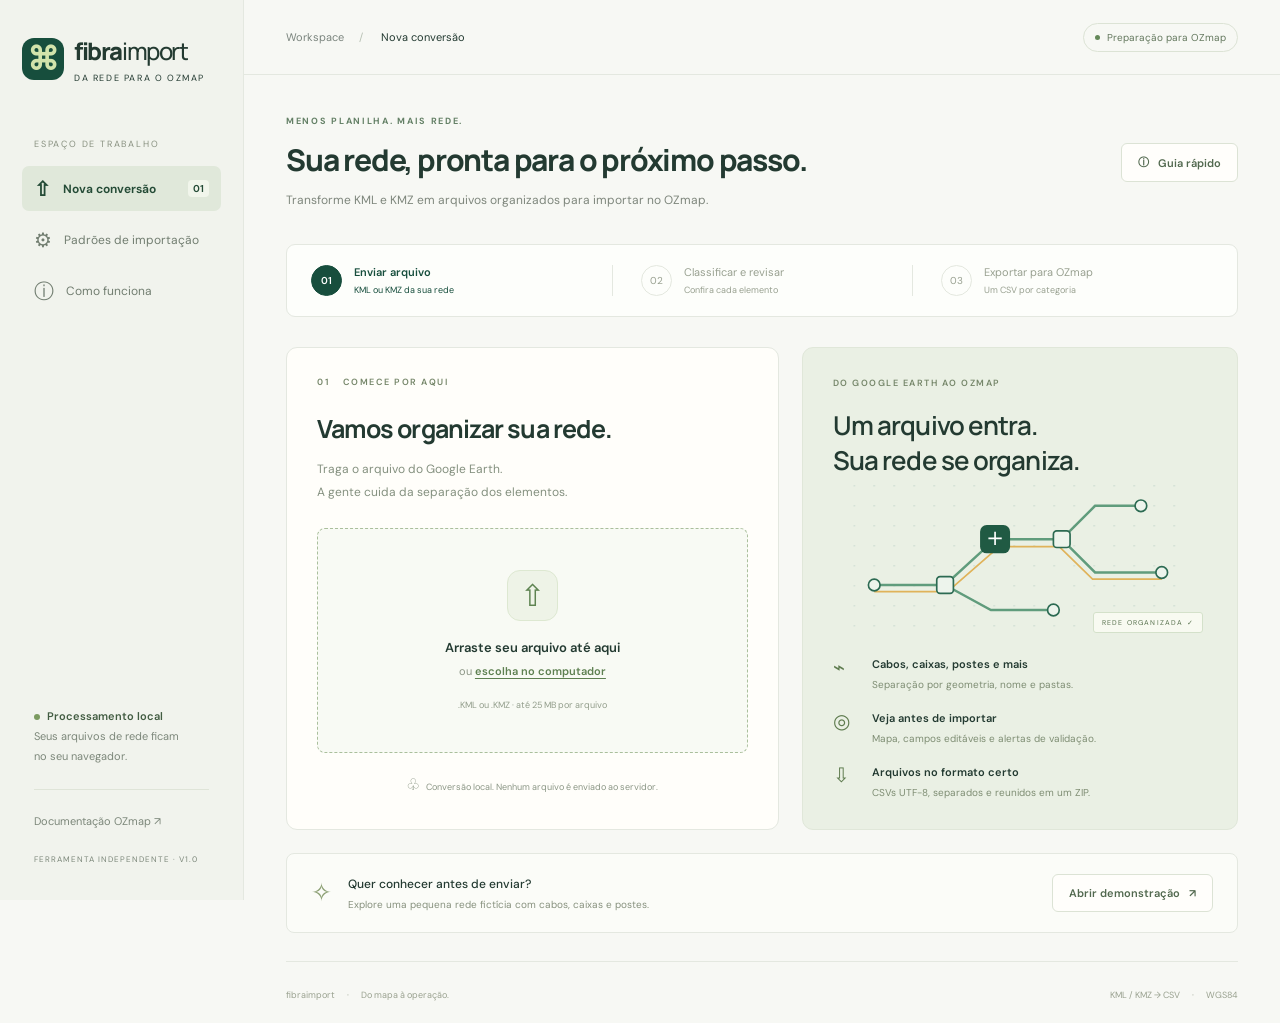
==== index.html @ 451fe0b9 "Publica conversor KML e KMZ para OZmap" ====
<!doctype html>
<html lang="pt-BR"><head><meta charset="utf-8"><meta name="viewport" content="width=device-width, initial-scale=1"><meta name="theme-color" content="#164a3d"><title>Fibra Import — Prepare sua rede para o OZmap</title><meta name="description" content="Converta arquivos KML e KMZ em CSVs separados por categoria para o OZmap. Classifique, revise no mapa e exporte pelo navegador."><link rel="stylesheet" href="vendor/leaflet.css"><link rel="stylesheet" href="style.css"><script defer src="vendor/jszip.min.js"></script><script defer src="vendor/leaflet.js"></script><script defer src="core.js"></script><script defer src="app.js"></script></head>
<body><aside class="sidebar"><a class="brand" href="./"><span class="brand-icon">⌘</span><span>fibra<span class="brand-light">import</span><small>DA REDE PARA O OZMAP</small></span></a><div class="workspace">ESPAÇO DE TRABALHO</div><button class="nav active" id="navImport"><span>⇧</span> Nova conversão <i>01</i></button><button class="nav" id="navSettings"><span>⚙</span> Padrões de importação</button><button class="nav" id="navHelp"><span>ⓘ</span> Como funciona</button><div class="side-bottom"><div class="local-dot">Processamento local</div><p>Seus arquivos de rede ficam<br>no seu navegador.</p><div class="sidebar-line"></div><a href="https://ajuda.ozmap.com.br/pt-BR/support/solutions/articles/44001524646-tratamento-de-planilhas" target="_blank" rel="noopener">Documentação OZmap ↗</a><small>FERRAMENTA INDEPENDENTE · V1.0</small></div></aside>
<div class="shell"><header class="topbar"><div><span class="muted">Workspace</span><span class="slash">/</span> Nova conversão</div><span class="top-tag"><span></span> Preparação para OZmap</span></header><main><div class="page-heading"><div><div class="eyebrow">MENOS PLANILHA. MAIS REDE.</div><h1>Sua rede, pronta para o próximo passo.</h1><p>Transforme KML e KMZ em arquivos organizados para importar no OZmap.</p></div><button class="button secondary" id="helpBtn">ⓘ <span>Guia rápido</span></button></div>
<ol class="steps"><li class="current" id="step1"><span>01</span><div>Enviar arquivo<small>KML ou KMZ da sua rede</small></div></li><li id="step2"><span>02</span><div>Classificar e revisar<small>Confira cada elemento</small></div></li><li id="step3"><span>03</span><div>Exportar para OZmap<small>Um CSV por categoria</small></div></li></ol>
<section id="uploadView" class="upload-layout"><div class="upload-card"><div class="section-label">01 <span>COMECE POR AQUI</span></div><h2>Vamos organizar sua rede.</h2><p>Traga o arquivo do Google Earth.<br>A gente cuida da separação dos elementos.</p><label class="dropzone" id="dropzone" for="fileInput" tabindex="0"><span class="upload-symbol">⇧</span><strong>Arraste seu arquivo até aqui</strong><span>ou <b>escolha no computador</b></span><small>.KML ou .KMZ · até 25 MB por arquivo</small><input id="fileInput" type="file" accept=".kml,.kmz" multiple hidden></label><div class="upload-foot"><span>♧</span> Conversão local. Nenhum arquivo é enviado ao servidor.</div></div><div class="explain-card"><div class="section-label">DO GOOGLE EARTH AO OZMAP</div><h2>Um arquivo entra.<br>Sua rede se organiza.</h2><div class="network-art" aria-hidden="true"><svg viewBox="0 0 400 180"><defs><pattern id="grid" width="24" height="24" patternUnits="userSpaceOnUse"><circle cx="1" cy="1" r="1" fill="#c8d9ce"/></pattern></defs><rect width="400" height="180" fill="url(#grid)"/><path d="M25 120H110L170 65H250L290 105H370 M110 120L165 150H240 M250 65L290 25H345" fill="none" stroke="#609c7c" stroke-width="3"/><path d="M25 128H113L175 74H247L287 113H370" fill="none" stroke="#e0b35a" stroke-width="2"/><g fill="#edf4ec" stroke="#2c6a52" stroke-width="2"><circle cx="25" cy="120" r="7"/><circle cx="370" cy="105" r="7"/><circle cx="240" cy="150" r="7"/><circle cx="345" cy="25" r="7"/><rect x="100" y="110" width="20" height="20" rx="4"/><rect x="240" y="55" width="20" height="20" rx="4"/></g><rect x="152" y="48" width="36" height="34" rx="8" fill="#205a43"/><path d="M162 64h16m-8-8v16" stroke="white" stroke-width="2"/></svg><span class="art-tag">REDE ORGANIZADA ✓</span></div><div class="feature"><span class="feature-icon">⌁</span><div><strong>Cabos, caixas, postes e mais</strong><p>Separação por geometria, nome e pastas.</p></div></div><div class="feature"><span class="feature-icon">◎</span><div><strong>Veja antes de importar</strong><p>Mapa, campos editáveis e alertas de validação.</p></div></div><div class="feature"><span class="feature-icon">⇩</span><div><strong>Arquivos no formato certo</strong><p>CSVs UTF-8, separados e reunidos em um ZIP.</p></div></div></div><div class="demo-strip"><span class="demo-icon">✧</span><div><strong>Quer conhecer antes de enviar?</strong><p>Explore uma pequena rede fictícia com cabos, caixas e postes.</p></div><button class="button secondary" id="demoBtn">Abrir demonstração <span>↗</span></button></div></section>
<section id="reviewView" hidden><div class="review-toolbar"><div><span class="eyebrow">PROJETO EM REVISÃO</span><h2 id="projectName">Sua rede</h2><p id="fileSummary"></p></div><div class="toolbar-actions"><button class="button secondary" id="addBtn">+ Adicionar arquivo</button><button class="button secondary" id="newBtn">Nova conversão</button><button class="button primary" id="exportBtn">⇩ Exportar arquivos</button></div></div><div id="stats" class="stats"></div><div class="review-grid"><section class="map-panel"><div class="panel-head"><h3>Visão da rede</h3><button class="text-button" id="fitBtn">◎ Enquadrar rede</button></div><div id="map"></div><div class="map-footer"><span><i class="dot cable"></i>Cabos</span><span><i class="dot box"></i>Caixas</span><span><i class="dot pole"></i>Postes</span><span><i class="dot other"></i>Outros</span><span id="mapStatus"></span></div></section><section class="readiness-panel"><div class="section-label">CHECAGEM DA REDE</div><div id="readyCount" class="ready-count">0<span> / 0</span></div><h3>elementos prontos para exportar</h3><div class="progress-track"><div id="readyBar"></div></div><p id="readyText"></p><button class="button secondary full" id="pendingBtn">Ver pendências <span>→</span></button><div class="tip"><strong>Antes de exportar</strong><p>Os tipos e níveis precisam existir no seu OZmap. Confirme os nomes em <button id="settingsInline">Padrões de importação ↗</button>.</p></div></section></div><section class="table-panel"><div class="table-toolbar"><div><h3>Elementos da rede <span id="tableCount"></span></h3><p>Selecione uma linha para conferir e editar os dados.</p></div><div class="search-wrap"><span>⌕</span><input id="search" placeholder="Buscar nome ou pasta…" aria-label="Buscar elementos"></div></div><div class="filter-row"><div id="categoryTabs" class="category-tabs"></div><label class="check-filter"><input id="onlyPending" type="checkbox"> Só pendências</label></div><div class="bulk-bar"><label>Pasta <select id="folderFilter"><option value="">Todas as pastas</option></select></label><span id="bulkCount"></span><label>Classificar seleção como <select id="bulkCategory"></select></label><button class="button small secondary" id="bulkBtn">Aplicar</button></div><div class="table-scroll"><table><thead><tr><th><input id="selectAll" type="checkbox" aria-label="Selecionar elementos visíveis"></th><th>ELEMENTO</th><th>CATEGORIA</th><th>ORIGEM / PASTA</th><th>TIPO · NÍVEL</th><th>VALIDAÇÃO</th><th></th></tr></thead><tbody id="rows"></tbody></table></div><div class="pagination"><span id="pageInfo"></span><div><button id="prevPage" class="button small secondary">← Anterior</button><button id="nextPage" class="button small secondary">Próxima →</button></div></div></section><div id="importWarnings" class="import-warnings"></div></section>
<footer><span>fibraimport <b>·</b> Do mapa à operação.</span><span>KML / KMZ → CSV <b>·</b> WGS84</span></footer></main></div><div id="toast" role="status" aria-live="polite"></div>
<dialog id="settingsDialog"><div class="dialog-heading"><div><div class="eyebrow">CONFIGURAÇÕES</div><h2>Padrões de importação</h2></div><button class="close" data-close aria-label="Fechar">×</button></div><p>Use os nomes exatos cadastrados no seu OZmap. Estes valores preenchem apenas campos vazios; dados já informados são preservados.</p><div class="settings-grid"><label>Tipo de cabo <em>obrigatório para cabos</em><input id="settingCableType" placeholder="Ex.: Cabo 1L12F"></label><label>Nível de cabo <em>obrigatório para cabos</em><input id="settingCableLevel" placeholder="Ex.: SECUNDÁRIO"></label><label>Tipo de duto<input id="settingDuctType" placeholder="Nome cadastrado no OZmap"></label><label>Nível de caixa<input id="settingBoxLevel" placeholder="Vazio = padrão do OZmap (CTO)"></label></div><label class="check-filter"><input id="settingReviewed" type="checkbox"> Conferi estes tipos e níveis no meu OZmap</label><div class="notice">Não existe conexão com sua conta OZmap. A aplicação valida o preenchimento, mas não verifica os cadastros do seu sistema.</div><div class="dialog-actions"><button class="button primary" id="saveSettings">Salvar padrões</button></div></dialog>
<dialog id="helpDialog"><div class="dialog-heading"><div><div class="eyebrow">GUIA RÁPIDO</div><h2>Da rede ao CSV, em três passos.</h2></div><button class="close" data-close aria-label="Fechar">×</button></div><div class="help-step"><b>01</b><div><h3>Envie KML ou KMZ</h3><p>Leia pontos, linhas e polígonos, inclusive em subpastas e múltiplos KMLs dentro do KMZ. Fotos e anexos internos não são convertidos em posts.</p></div></div><div class="help-step"><b>02</b><div><h3>Confira a classificação</h3><p>Nomes, pastas e atributos ajudam a reconhecer categorias. Linhas sem indicação são sugestões de cabo; pontos sem identificação e polígonos precisam de conferência. Geometrias não suportadas são registradas no relatório.</p></div></div><div class="help-step"><b>03</b><div><h3>Baixe e importe no OZmap</h3><p>O ZIP contém um CSV por categoria, um relatório completo e instruções. Importe primeiro postes, depois caixas/POPs/caixas de passagem, depois cabos/dutos, clientes e reservas técnicas. Itens com pendências ficam apenas no relatório.</p></div></div><div class="notice">KML não costuma conter tipo de cabo, nível, portas ou conexões ópticas. Revise os dados do seu projeto. Esta ferramenta prepara arquivos; a importação é feita por você no OZmap.</div><a class="doc-link" href="https://ajuda.ozmap.com.br/pt-BR/support/solutions/articles/44001524646-tratamento-de-planilhas" target="_blank" rel="noopener">Consultar padrões oficiais do OZmap ↗</a></dialog>
<dialog id="exportDialog"><div class="dialog-heading"><div><div class="eyebrow">03 · EXPORTAR</div><h2>Seu pacote de importação.</h2></div><button class="close" data-close aria-label="Fechar">×</button></div><div id="exportSummary"></div><div class="notice">Os CSVs seguem os cabeçalhos dos modelos OZmap. Revise os cadastros do seu sistema e teste a importação em um projeto de teste.</div><div class="dialog-actions"><button class="button secondary" id="reportBtn">Baixar relatório completo</button><button class="button primary" id="downloadBtn">⇩ Baixar pacote ZIP</button></div></dialog>
<dialog id="editorDialog"><div class="dialog-heading"><div><div class="eyebrow">REVISAR ELEMENTO</div><h2 id="editorTitle">Elemento</h2></div><button class="close" data-close aria-label="Fechar">×</button></div><form id="editorForm"><div class="settings-grid"><label>Nome<input id="editName" required></label><label>Categoria<select id="editCategory"></select></label><label>Tipo<input id="editType" placeholder="Nome cadastrado no OZmap"></label><label>Nível<input id="editLevel" placeholder="Nome cadastrado no OZmap"></label><label>Template de caixa<input id="editTemplate"></label><label>Status de implantação<input id="editStatus" placeholder="Opcional: padrão do OZmap"></label></div><div class="settings-grid" id="pointFields"><label>Latitude<input id="editLat" type="number" step="any" min="-90" max="90"></label><label>Longitude<input id="editLon" type="number" step="any" min="-180" max="180"></label></div><div class="settings-grid" id="reserveFields" hidden><label>Reserva técnica (metros)<input id="editReserve" type="number" min="0.01" step="any" placeholder="Informe a metragem real"></label><label>Nome do cabo da reserva (opcional)<input id="editCable" placeholder="Nome exato do cabo no OZmap"></label></div><label>Observações<textarea id="editComments" rows="3"></textarea></label><div class="check-line"><label class="check-filter"><input id="editConfirmed" type="checkbox"> Conferi a classificação deste elemento</label><label class="check-filter"><input id="editExcluded" type="checkbox"> Excluir da exportação</label></div><div id="editIssues" class="notice"></div><p id="editSource" class="muted"></p><div class="dialog-actions"><button class="button primary" type="submit">Salvar elemento</button></div></form></dialog>
</body></html>
---- vendor/leaflet.css ----
/* required styles */

.leaflet-pane,
.leaflet-tile,
.leaflet-marker-icon,
.leaflet-marker-shadow,
.leaflet-tile-container,
.leaflet-pane > svg,
.leaflet-pane > canvas,
.leaflet-zoom-box,
.leaflet-image-layer,
.leaflet-layer {
	position: absolute;
	left: 0;
	top: 0;
	}
.leaflet-container {
	overflow: hidden;
	}
.leaflet-tile,
.leaflet-marker-icon,
.leaflet-marker-shadow {
	-webkit-user-select: none;
	   -moz-user-select: none;
	        user-select: none;
	  -webkit-user-drag: none;
	}
/* Prevents IE11 from highlighting tiles in blue */
.leaflet-tile::selection {
	background: transparent;
}
/* Safari renders non-retina tile on retina better with this, but Chrome is worse */
.leaflet-safari .leaflet-tile {
	image-rendering: -webkit-optimize-contrast;
	}
/* hack that prevents hw layers "stretching" when loading new tiles */
.leaflet-safari .leaflet-tile-container {
	width: 1600px;
	height: 1600px;
	-webkit-transform-origin: 0 0;
	}
.leaflet-marker-icon,
.leaflet-marker-shadow {
	display: block;
	}
/* .leaflet-container svg: reset svg max-width decleration shipped in Joomla! (joomla.org) 3.x */
/* .leaflet-container img: map is broken in FF if you have max-width: 100% on tiles */
.leaflet-container .leaflet-overlay-pane svg {
	max-width: none !important;
	max-height: none !important;
	}
.leaflet-container .leaflet-marker-pane img,
.leaflet-container .leaflet-shadow-pane img,
.leaflet-container .leaflet-tile-pane img,
.leaflet-container img.leaflet-image-layer,
.leaflet-container .leaflet-tile {
	max-width: none !important;
	max-height: none !important;
	width: auto;
	padding: 0;
	}

.leaflet-container img.leaflet-tile {
	/* See: https://bugs.chromium.org/p/chromium/issues/detail?id=600120 */
	mix-blend-mode: plus-lighter;
}

.leaflet-container.leaflet-touch-zoom {
	-ms-touch-action: pan-x pan-y;
	touch-action: pan-x pan-y;
	}
.leaflet-container.leaflet-touch-drag {
	-ms-touch-action: pinch-zoom;
	/* Fallback for FF which doesn't support pinch-zoom */
	touch-action: none;
	touch-action: pinch-zoom;
}
.leaflet-container.leaflet-touch-drag.leaflet-touch-zoom {
	-ms-touch-action: none;
	touch-action: none;
}
.leaflet-container {
	-webkit-tap-highlight-color: transparent;
}
.leaflet-container a {
	-webkit-tap-highlight-color: rgba(51, 181, 229, 0.4);
}
.leaflet-tile {
	filter: inherit;
	visibility: hidden;
	}
.leaflet-tile-loaded {
	visibility: inherit;
	}
.leaflet-zoom-box {
	width: 0;
	height: 0;
	-moz-box-sizing: border-box;
	     box-sizing: border-box;
	z-index: 800;
	}
/* workaround for https://bugzilla.mozilla.org/show_bug.cgi?id=888319 */
.leaflet-overlay-pane svg {
	-moz-user-select: none;
	}

.leaflet-pane         { z-index: 400; }

.leaflet-tile-pane    { z-index: 200; }
.leaflet-overlay-pane { z-index: 400; }
.leaflet-shadow-pane  { z-index: 500; }
.leaflet-marker-pane  { z-index: 600; }
.leaflet-tooltip-pane   { z-index: 650; }
.leaflet-popup-pane   { z-index: 700; }

.leaflet-map-pane canvas { z-index: 100; }
.leaflet-map-pane svg    { z-index: 200; }

.leaflet-vml-shape {
	width: 1px;
	height: 1px;
	}
.lvml {
	behavior: url(#default#VML);
	display: inline-block;
	position: absolute;
	}


/* control positioning */

.leaflet-control {
	position: relative;
	z-index: 800;
	pointer-events: visiblePainted; /* IE 9-10 doesn't have auto */
	pointer-events: auto;
	}
.leaflet-top,
.leaflet-bottom {
	position: absolute;
	z-index: 1000;
	pointer-events: none;
	}
.leaflet-top {
	top: 0;
	}
.leaflet-right {
	right: 0;
	}
.leaflet-bottom {
	bottom: 0;
	}
.leaflet-left {
	left: 0;
	}
.leaflet-control {
	float: left;
	clear: both;
	}
.leaflet-right .leaflet-control {
	float: right;
	}
.leaflet-top .leaflet-control {
	margin-top: 10px;
	}
.leaflet-bottom .leaflet-control {
	margin-bottom: 10px;
	}
.leaflet-left .leaflet-control {
	margin-left: 10px;
	}
.leaflet-right .leaflet-control {
	margin-right: 10px;
	}


/* zoom and fade animations */

.leaflet-fade-anim .leaflet-popup {
	opacity: 0;
	-webkit-transition: opacity 0.2s linear;
	   -moz-transition: opacity 0.2s linear;
	        transition: opacity 0.2s linear;
	}
.leaflet-fade-anim .leaflet-map-pane .leaflet-popup {
	opacity: 1;
	}
.leaflet-zoom-animated {
	-webkit-transform-origin: 0 0;
	    -ms-transform-origin: 0 0;
	        transform-origin: 0 0;
	}
svg.leaflet-zoom-animated {
	will-change: transform;
}

.leaflet-zoom-anim .leaflet-zoom-animated {
	-webkit-transition: -webkit-transform 0.25s cubic-bezier(0,0,0.25,1);
	   -moz-transition:    -moz-transform 0.25s cubic-bezier(0,0,0.25,1);
	        transition:         transform 0.25s cubic-bezier(0,0,0.25,1);
	}
.leaflet-zoom-anim .leaflet-tile,
.leaflet-pan-anim .leaflet-tile {
	-webkit-transition: none;
	   -moz-transition: none;
	        transition: none;
	}

.leaflet-zoom-anim .leaflet-zoom-hide {
	visibility: hidden;
	}


/* cursors */

.leaflet-interactive {
	cursor: pointer;
	}
.leaflet-grab {
	cursor: -webkit-grab;
	cursor:    -moz-grab;
	cursor:         grab;
	}
.leaflet-crosshair,
.leaflet-crosshair .leaflet-interactive {
	cursor: crosshair;
	}
.leaflet-popup-pane,
.leaflet-control {
	cursor: auto;
	}
.leaflet-dragging .leaflet-grab,
.leaflet-dragging .leaflet-grab .leaflet-interactive,
.leaflet-dragging .leaflet-marker-draggable {
	cursor: move;
	cursor: -webkit-grabbing;
	cursor:    -moz-grabbing;
	cursor:         grabbing;
	}

/* marker & overlays interactivity */
.leaflet-marker-icon,
.leaflet-marker-shadow,
.leaflet-image-layer,
.leaflet-pane > svg path,
.leaflet-tile-container {
	pointer-events: none;
	}

.leaflet-marker-icon.leaflet-interactive,
.leaflet-image-layer.leaflet-interactive,
.leaflet-pane > svg path.leaflet-interactive,
svg.leaflet-image-layer.leaflet-interactive path {
	pointer-events: visiblePainted; /* IE 9-10 doesn't have auto */
	pointer-events: auto;
	}

/* visual tweaks */

.leaflet-container {
	background: #ddd;
	outline-offset: 1px;
	}
.leaflet-container a {
	color: #0078A8;
	}
.leaflet-zoom-box {
	border: 2px dotted #38f;
	background: rgba(255,255,255,0.5);
	}


/* general typography */
.leaflet-container {
	font-family: "Helvetica Neue", Arial, Helvetica, sans-serif;
	font-size: 12px;
	font-size: 0.75rem;
	line-height: 1.5;
	}


/* general toolbar styles */

.leaflet-bar {
	box-shadow: 0 1px 5px rgba(0,0,0,0.65);
	border-radius: 4px;
	}
.leaflet-bar a {
	background-color: #fff;
	border-bottom: 1px solid #ccc;
	width: 26px;
	height: 26px;
	line-height: 26px;
	display: block;
	text-align: center;
	text-decoration: none;
	color: black;
	}
.leaflet-bar a,
.leaflet-control-layers-toggle {
	background-position: 50% 50%;
	background-repeat: no-repeat;
	display: block;
	}
.leaflet-bar a:hover,
.leaflet-bar a:focus {
	background-color: #f4f4f4;
	}
.leaflet-bar a:first-child {
	border-top-left-radius: 4px;
	border-top-right-radius: 4px;
	}
.leaflet-bar a:last-child {
	border-bottom-left-radius: 4px;
	border-bottom-right-radius: 4px;
	border-bottom: none;
	}
.leaflet-bar a.leaflet-disabled {
	cursor: default;
	background-color: #f4f4f4;
	color: #bbb;
	}

.leaflet-touch .leaflet-bar a {
	width: 30px;
	height: 30px;
	line-height: 30px;
	}
.leaflet-touch .leaflet-bar a:first-child {
	border-top-left-radius: 2px;
	border-top-right-radius: 2px;
	}
.leaflet-touch .leaflet-bar a:last-child {
	border-bottom-left-radius: 2px;
	border-bottom-right-radius: 2px;
	}

/* zoom control */

.leaflet-control-zoom-in,
.leaflet-control-zoom-out {
	font: bold 18px 'Lucida Console', Monaco, monospace;
	text-indent: 1px;
	}

.leaflet-touch .leaflet-control-zoom-in, .leaflet-touch .leaflet-control-zoom-out  {
	font-size: 22px;
	}


/* layers control */

.leaflet-control-layers {
	box-shadow: 0 1px 5px rgba(0,0,0,0.4);
	background: #fff;
	border-radius: 5px;
	}
.leaflet-control-layers-toggle {
	background-image: url(images/layers.png);
	width: 36px;
	height: 36px;
	}
.leaflet-retina .leaflet-control-layers-toggle {
	background-image: url(images/layers-2x.png);
	background-size: 26px 26px;
	}
.leaflet-touch .leaflet-control-layers-toggle {
	width: 44px;
	height: 44px;
	}
.leaflet-control-layers .leaflet-control-layers-list,
.leaflet-control-layers-expanded .leaflet-control-layers-toggle {
	display: none;
	}
.leaflet-control-layers-expanded .leaflet-control-layers-list {
	display: block;
	position: relative;
	}
.leaflet-control-layers-expanded {
	padding: 6px 10px 6px 6px;
	color: #333;
	background: #fff;
	}
.leaflet-control-layers-scrollbar {
	overflow-y: scroll;
	overflow-x: hidden;
	padding-right: 5px;
	}
.leaflet-control-layers-selector {
	margin-top: 2px;
	position: relative;
	top: 1px;
	}
.leaflet-control-layers label {
	display: block;
	font-size: 13px;
	font-size: 1.08333em;
	}
.leaflet-control-layers-separator {
	height: 0;
	border-top: 1px solid #ddd;
	margin: 5px -10px 5px -6px;
	}

/* Default icon URLs */
.leaflet-default-icon-path { /* used only in path-guessing heuristic, see L.Icon.Default */
	background-image: url(images/marker-icon.png);
	}


/* attribution and scale controls */

.leaflet-container .leaflet-control-attribution {
	background: #fff;
	background: rgba(255, 255, 255, 0.8);
	margin: 0;
	}
.leaflet-control-attribution,
.leaflet-control-scale-line {
	padding: 0 5px;
	color: #333;
	line-height: 1.4;
	}
.leaflet-control-attribution a {
	text-decoration: none;
	}
.leaflet-control-attribution a:hover,
.leaflet-control-attribution a:focus {
	text-decoration: underline;
	}
.leaflet-attribution-flag {
	display: inline !important;
	vertical-align: baseline !important;
	width: 1em;
	height: 0.6669em;
	}
.leaflet-left .leaflet-control-scale {
	margin-left: 5px;
	}
.leaflet-bottom .leaflet-control-scale {
	margin-bottom: 5px;
	}
.leaflet-control-scale-line {
	border: 2px solid #777;
	border-top: none;
	line-height: 1.1;
	padding: 2px 5px 1px;
	white-space: nowrap;
	-moz-box-sizing: border-box;
	     box-sizing: border-box;
	background: rgba(255, 255, 255, 0.8);
	text-shadow: 1px 1px #fff;
	}
.leaflet-control-scale-line:not(:first-child) {
	border-top: 2px solid #777;
	border-bottom: none;
	margin-top: -2px;
	}
.leaflet-control-scale-line:not(:first-child):not(:last-child) {
	border-bottom: 2px solid #777;
	}

.leaflet-touch .leaflet-control-attribution,
.leaflet-touch .leaflet-control-layers,
.leaflet-touch .leaflet-bar {
	box-shadow: none;
	}
.leaflet-touch .leaflet-control-layers,
.leaflet-touch .leaflet-bar {
	border: 2px solid rgba(0,0,0,0.2);
	background-clip: padding-box;
	}


/* popup */

.leaflet-popup {
	position: absolute;
	text-align: center;
	margin-bottom: 20px;
	}
.leaflet-popup-content-wrapper {
	padding: 1px;
	text-align: left;
	border-radius: 12px;
	}
.leaflet-popup-content {
	margin: 13px 24px 13px 20px;
	line-height: 1.3;
	font-size: 13px;
	font-size: 1.08333em;
	min-height: 1px;
	}
.leaflet-popup-content p {
	margin: 17px 0;
	margin: 1.3em 0;
	}
.leaflet-popup-tip-container {
	width: 40px;
	height: 20px;
	position: absolute;
	left: 50%;
	margin-top: -1px;
	margin-left: -20px;
	overflow: hidden;
	pointer-events: none;
	}
.leaflet-popup-tip {
	width: 17px;
	height: 17px;
	padding: 1px;

	margin: -10px auto 0;
	pointer-events: auto;

	-webkit-transform: rotate(45deg);
	   -moz-transform: rotate(45deg);
	    -ms-transform: rotate(45deg);
	        transform: rotate(45deg);
	}
.leaflet-popup-content-wrapper,
.leaflet-popup-tip {
	background: white;
	color: #333;
	box-shadow: 0 3px 14px rgba(0,0,0,0.4);
	}
.leaflet-container a.leaflet-popup-close-button {
	position: absolute;
	top: 0;
	right: 0;
	border: none;
	text-align: center;
	width: 24px;
	height: 24px;
	font: 16px/24px Tahoma, Verdana, sans-serif;
	color: #757575;
	text-decoration: none;
	background: transparent;
	}
.leaflet-container a.leaflet-popup-close-button:hover,
.leaflet-container a.leaflet-popup-close-button:focus {
	color: #585858;
	}
.leaflet-popup-scrolled {
	overflow: auto;
	}

.leaflet-oldie .leaflet-popup-content-wrapper {
	-ms-zoom: 1;
	}
.leaflet-oldie .leaflet-popup-tip {
	width: 24px;
	margin: 0 auto;

	-ms-filter: "progid:DXImageTransform.Microsoft.Matrix(M11=0.70710678, M12=0.70710678, M21=-0.70710678, M22=0.70710678)";
	filter: progid:DXImageTransform.Microsoft.Matrix(M11=0.70710678, M12=0.70710678, M21=-0.70710678, M22=0.70710678);
	}

.leaflet-oldie .leaflet-control-zoom,
.leaflet-oldie .leaflet-control-layers,
.leaflet-oldie .leaflet-popup-content-wrapper,
.leaflet-oldie .leaflet-popup-tip {
	border: 1px solid #999;
	}


/* div icon */

.leaflet-div-icon {
	background: #fff;
	border: 1px solid #666;
	}


/* Tooltip */
/* Base styles for the element that has a tooltip */
.leaflet-tooltip {
	position: absolute;
	padding: 6px;
	background-color: #fff;
	border: 1px solid #fff;
	border-radius: 3px;
	color: #222;
	white-space: nowrap;
	-webkit-user-select: none;
	-moz-user-select: none;
	-ms-user-select: none;
	user-select: none;
	pointer-events: none;
	box-shadow: 0 1px 3px rgba(0,0,0,0.4);
	}
.leaflet-tooltip.leaflet-interactive {
	cursor: pointer;
	pointer-events: auto;
	}
.leaflet-tooltip-top:before,
.leaflet-tooltip-bottom:before,
.leaflet-tooltip-left:before,
.leaflet-tooltip-right:before {
	position: absolute;
	pointer-events: none;
	border: 6px solid transparent;
	background: transparent;
	content: "";
	}

/* Directions */

.leaflet-tooltip-bottom {
	margin-top: 6px;
}
.leaflet-tooltip-top {
	margin-top: -6px;
}
.leaflet-tooltip-bottom:before,
.leaflet-tooltip-top:before {
	left: 50%;
	margin-left: -6px;
	}
.leaflet-tooltip-top:before {
	bottom: 0;
	margin-bottom: -12px;
	border-top-color: #fff;
	}
.leaflet-tooltip-bottom:before {
	top: 0;
	margin-top: -12px;
	margin-left: -6px;
	border-bottom-color: #fff;
	}
.leaflet-tooltip-left {
	margin-left: -6px;
}
.leaflet-tooltip-right {
	margin-left: 6px;
}
.leaflet-tooltip-left:before,
.leaflet-tooltip-right:before {
	top: 50%;
	margin-top: -6px;
	}
.leaflet-tooltip-left:before {
	right: 0;
	margin-right: -12px;
	border-left-color: #fff;
	}
.leaflet-tooltip-right:before {
	left: 0;
	margin-left: -12px;
	border-right-color: #fff;
	}

/* Printing */

@media print {
	/* Prevent printers from removing background-images of controls. */
	.leaflet-control {
		-webkit-print-color-adjust: exact;
		print-color-adjust: exact;
		}
	}
---- style.css ----
@import url('https://fonts.googleapis.com/css2?family=DM+Sans:wght@400;450;500;550;600;650;700&family=Manrope:wght@400;500;600;650;700;750;800&display=swap');
:root{--green:#174e3d;--green2:#276a51;--ink:#233a31;--muted:#7a847d;--border:#e4e8e0;--canvas:#f7f8f4;--orange:#be7c2e}*{box-sizing:border-box}body{margin:0;background:var(--canvas);font-family:'DM Sans',Arial,sans-serif;color:var(--ink);font-size:14px}button,input,select,textarea{font:inherit}button,a,input,select,textarea,label.dropzone{outline-offset:4px}button{cursor:pointer}a{color:inherit}button:disabled{opacity:.4;cursor:not-allowed}[hidden]{display:none!important}.sidebar{position:fixed;inset:0 auto 0 0;width:244px;background:#f1f3ed;border-right:1px solid var(--border);padding:34px 22px;display:flex;flex-direction:column;z-index:10}.brand{text-decoration:none;display:flex;gap:10px;align-items:center;font-family:Manrope,sans-serif;font-weight:800;font-size:24px;letter-spacing:-1.4px}.brand-light{font-weight:500}.brand-icon{background:var(--green);color:#d2e3ab;font-size:32px;width:42px;height:42px;border-radius:12px;text-align:center;line-height:40px;letter-spacing:0}.brand small{display:block;font:9px 'DM Sans',sans-serif;letter-spacing:1.6px;margin-top:5px}.workspace{font-size:9px;letter-spacing:1.8px;color:#899181;margin:54px 12px 16px}.nav{border:0;background:transparent;text-align:left;padding:14px 12px;color:#717d70;font-size:12px;display:flex;gap:12px;align-items:center;border-radius:7px;margin-bottom:7px}.nav.active{background:#e0e8da;color:#244b36;font-weight:650}.nav span{font-size:20px;line-height:16px}.nav i{font-size:10px;font-style:normal;margin-left:auto;background:#f1f5eb;border-radius:4px;padding:2px 5px}.side-bottom{margin-top:auto;padding:24px 12px 0;font-size:11px;color:#7c877a;line-height:1.8}.local-dot{color:#425c42;font-weight:600;display:flex;align-items:center;gap:7px}.local-dot:before{content:'';width:6px;height:6px;border-radius:50%;background:#7b9a60}.sidebar-line{height:1px;background:#dfe4d8;margin:22px 0}.side-bottom a{text-decoration:none;font-size:11px}.side-bottom small{display:block;font-size:8px;letter-spacing:1px;margin-top:20px}.shell{margin-left:244px}.topbar{height:75px;display:flex;align-items:center;justify-content:space-between;border-bottom:1px solid var(--border);padding:0 42px;font-size:11px}.muted{color:var(--muted)}.slash{margin:0 15px;color:#b8c1b4}.top-tag{display:flex;gap:7px;align-items:center;border:1px solid #dce3d5;border-radius:20px;padding:7px 11px;color:#64785e;font-size:10px}.top-tag span{height:5px;width:5px;border-radius:50%;background:#648859}main{max-width:1560px;margin:auto;padding:40px 42px 0}.page-heading{display:flex;justify-content:space-between;align-items:center;gap:20px}.eyebrow{font-size:9px;letter-spacing:1.7px;color:#648066;font-weight:700;margin-bottom:13px}h1,h2,h3,p{margin:0}h1,h2,h3{font-family:Manrope,Arial,sans-serif}h1{font-size:30px;letter-spacing:-1.2px;font-weight:750;line-height:1.3}.page-heading p{color:#7e867c;font-size:12px;margin-top:11px;line-height:1.7}.button{border-radius:6px;border:1px solid transparent;display:inline-flex;align-items:center;justify-content:center;gap:9px;padding:11px 16px;font-size:11px;font-weight:600;white-space:nowrap;transition:background .15s,transform .15s}.button:hover:not(:disabled){transform:translateY(-1px)}.secondary{border-color:#dce3d5;background:#fffefb;color:#52694f}.secondary:hover{background:#eef2e8}.primary{background:var(--green);color:#fff}.primary:hover{background:#236247}.small{font-size:10px;padding:7px 10px}.steps{list-style:none;display:grid;grid-template-columns:repeat(3,1fr);margin:34px 0 30px;padding:20px 24px;background:#fdfefb;border:1px solid var(--border);border-radius:9px}.steps li{display:flex;align-items:center;gap:12px;position:relative;font-size:11px;color:#98a090}.steps li+li{border-left:1px solid var(--border);padding-left:28px}.steps li>span{display:grid;place-items:center;border-radius:50%;height:31px;width:31px;border:1px solid #e4e8df;font-size:10px}.steps small{display:block;font-size:9px;margin-top:5px;font-weight:400}.steps .current{color:var(--green);font-weight:600}.steps .current>span{background:var(--green);color:white;border-color:var(--green)}.steps .done>span{background:#e2edd8;color:var(--green)}.upload-layout{display:grid;grid-template-columns:1.13fr 1fr;gap:23px}.upload-card{border:1px solid var(--border);border-radius:11px;background:#fffefa;padding:28px 30px}.section-label{font-size:9px;letter-spacing:1.5px;color:#76876a;font-weight:600}.section-label span{margin-left:10px}.upload-card h2{font-size:25px;letter-spacing:-.8px;margin:23px 0 12px}.upload-card>p{font-size:12px;line-height:1.9;color:#84907f}.dropzone{display:flex;flex-direction:column;align-items:center;justify-content:center;min-height:225px;border:1.5px dashed #aabf9c;border-radius:8px;background:#f8faf4;margin-top:24px;cursor:pointer;transition:background .15s,border .15s;text-align:center;padding:20px}.dropzone:hover,.dropzone.drag{border-color:#39734c;background:#edf4e7}.upload-symbol{width:51px;height:51px;border:1px solid #dde8d1;background:#eef3e7;color:#5e8351;border-radius:13px;display:grid;place-items:center;font-size:30px;margin-bottom:18px}.dropzone strong{font-size:13px;font-weight:600}.dropzone>span:not(.upload-symbol){font-size:11px;color:#8c9686;margin-top:8px}.dropzone b{font-weight:600;color:#5e8051;text-decoration:underline;text-underline-offset:3px}.dropzone small{font-size:9px;color:#929d8b;margin-top:21px}.upload-foot{font-size:9px;color:#8b9685;text-align:center;margin-top:19px;line-height:1.6}.upload-foot span{font-size:16px;margin-right:4px}.explain-card{background:#eaf0e4;border:1px solid #e0e7d9;border-radius:11px;padding:29px 30px;overflow:hidden}.explain-card h2{font-size:26px;line-height:1.35;letter-spacing:-.9px;margin-top:19px;font-weight:600}.network-art{margin:6px -12px 19px;height:150px;position:relative}.network-art svg{width:100%;height:100%}.art-tag{position:absolute;bottom:2px;right:16px;color:#5b7451;font-size:7px;letter-spacing:1.2px;background:#f8faf1;border:1px solid #d4e1ca;padding:5px 8px;border-radius:3px}.feature{display:flex;gap:12px;align-items:flex-start;margin-top:16px}.feature-icon{color:#5e7b4e;font-size:20px;width:27px}.feature strong{font-size:11px;font-weight:600}.feature p{font-size:10px;color:#7e8d73;margin-top:5px;line-height:1.5}.demo-strip{grid-column:1/-1;display:flex;gap:16px;align-items:center;border:1px solid var(--border);padding:20px 24px;border-radius:8px;background:#fbfcf8}.demo-icon{font-size:25px;color:#8b9f73}.demo-strip strong{font-size:12px;font-weight:500}.demo-strip p{font-size:10px;color:#87917e;margin-top:6px}.demo-strip button{margin-left:auto}footer{display:flex;justify-content:space-between;font-size:9px;color:#99a18f;padding:27px 0 22px;margin-top:28px;border-top:1px solid var(--border)}footer b{font-weight:400;margin:0 10px}.review-toolbar{display:flex;align-items:center;justify-content:space-between;margin:0 0 23px;gap:18px}.review-toolbar h2{font-size:22px;letter-spacing:-.5px}.review-toolbar .eyebrow{font-size:8px;margin-bottom:7px}.review-toolbar p{font-size:10px;color:var(--muted);margin-top:7px}.toolbar-actions{display:flex;gap:8px}.stats{display:grid;grid-template-columns:repeat(5,1fr);gap:12px;margin-bottom:22px}.stat{background:#fdfefa;border:1px solid var(--border);padding:17px;border-radius:8px;cursor:pointer;text-align:left}.stat small{display:block;font-size:10px;color:#808b79}.stat strong{font-family:Manrope;font-size:24px;display:block;margin-top:8px}.stat:first-child{background:#eaf0e4}.review-grid{display:grid;grid-template-columns:1fr 275px;gap:20px}.map-panel,.readiness-panel,.table-panel{background:#fffefa;border:1px solid var(--border);border-radius:9px;overflow:hidden}.panel-head{display:flex;align-items:center;justify-content:space-between;padding:17px 19px}h3{font-size:12px;font-weight:650}.text-button{border:0;background:none;color:#5b7756;font-size:10px;padding:5px}#map{height:320px;background:#e9eee4;z-index:1}.map-footer{display:flex;gap:15px;padding:13px 18px;font-size:9px;color:#74826d;flex-wrap:wrap}.map-footer span{display:flex;align-items:center;gap:5px}#mapStatus{margin-left:auto;font-size:8px}.dot{width:6px;height:6px;border-radius:50%;display:inline-block}.cable{background:#33866a}.box{background:#d29740}.pole{background:#7385ad}.other{background:#a47dac}.readiness-panel{padding:23px}.ready-count{font-family:Manrope;font-size:46px;margin-top:20px;font-weight:650;letter-spacing:-2px}.ready-count span{font-size:20px;color:#a9b3a1;font-weight:400}.readiness-panel h3{font-size:10px;font-family:'DM Sans';font-weight:500;color:#74836b;margin-top:6px}.progress-track{height:5px;background:#e9eee1;border-radius:5px;margin:20px 0 12px;overflow:hidden}.progress-track div{height:100%;background:#7c9c60;transition:width .2s}.readiness-panel>p{font-size:10px;color:#7d8974;line-height:1.6;margin-bottom:16px}.full{width:100%;justify-content:space-between}.tip{border-top:1px solid var(--border);margin-top:21px;padding-top:18px}.tip strong{font-size:10px}.tip p{font-size:10px;line-height:1.7;color:#85917a;margin-top:7px}.tip button{font-size:10px;border:0;background:none;color:#4d7544;text-decoration:underline;padding:0}.table-panel{margin-top:22px}.table-toolbar{display:flex;align-items:center;justify-content:space-between;padding:23px 22px;gap:14px}.table-toolbar h3{font-size:15px}.table-toolbar h3 span{font-size:10px;background:#eff3e9;padding:3px 7px;border-radius:5px;margin-left:7px;color:#7c8a71}.table-toolbar p{font-size:10px;color:#8b9582;margin-top:7px}.search-wrap{display:flex;align-items:center;border:1px solid var(--border);border-radius:5px;padding:0 10px;gap:8px;max-width:230px}.search-wrap input{border:0!important;background:none!important;font-size:10px!important;padding:9px 0!important;min-width:0}.search-wrap span{font-size:20px;color:#7b8c70}.filter-row{display:flex;justify-content:space-between;border-bottom:1px solid var(--border);padding:0 22px;gap:15px;align-items:center}.category-tabs{display:flex;gap:18px;overflow-x:auto}.category-tabs button{white-space:nowrap;padding:13px 0;border:0;border-bottom:2px solid transparent;background:none;color:#8b9482;font-size:10px}.category-tabs button.active{color:#285636;border-color:#426d36;font-weight:600}.check-filter{display:flex!important;gap:7px!important;align-items:center;font-size:10px!important;color:#738067;white-space:nowrap}.check-filter input{width:auto!important;margin:0}.bulk-bar{display:flex;align-items:center;gap:12px;background:#f8faf5;padding:12px 22px;border-bottom:1px solid var(--border);font-size:9px;flex-wrap:wrap}.bulk-bar label{display:flex;gap:7px;align-items:center;color:#7f8b75}.bulk-bar select{max-width:210px;padding:5px;font-size:9px;border:1px solid #dde4d5;border-radius:4px;background:#fffefa}#bulkCount{margin-right:auto;color:#8d9783}.table-scroll{overflow:auto}table{width:100%;border-collapse:collapse;font-size:10px;white-space:nowrap;text-align:left}th{font-weight:500;letter-spacing:.7px;font-size:8px;color:#929d88;background:#fffef9}th,td{padding:14px 12px;border-bottom:1px solid #eef0e8}th:first-child,td:first-child{padding-left:23px;width:30px}tbody tr:hover{background:#f5f8ef;cursor:pointer}.element-name{font-weight:600;font-size:11px;max-width:220px;overflow:hidden;text-overflow:ellipsis}.element-sub{font-weight:400;color:#98a08f;font-size:8px;margin-top:5px}.badge{font-size:9px;display:inline-flex;align-items:center;gap:4px;padding:4px 7px;background:#f0f4ea;color:#71815f;border-radius:4px}.badge.pending{background:#fcf2df;color:#ac8136}.badge.excluded{background:#f2f1ee;color:#99998c}.cell-origin{max-width:180px;overflow:hidden;text-overflow:ellipsis;color:#839179}.pagination{padding:16px 22px;display:flex;align-items:center;justify-content:space-between;color:#849178;font-size:9px}.pagination>div{display:flex;gap:7px}.import-warnings{font-size:10px;color:#95753e;line-height:1.8;margin-top:15px}.import-warnings details{background:#faf3e6;border:1px solid #ecdcc0;border-radius:6px;padding:12px}.import-warnings li{overflow-wrap:anywhere;white-space:normal}.leaflet-popup-content{font:11px 'DM Sans';color:#294c36}.leaflet-control-attribution{font-size:8px!important}dialog{border:1px solid #dce3d5;border-radius:13px;padding:30px;background:#fffefa;color:var(--ink);width:min(620px,calc(100vw - 32px));max-height:90vh;box-shadow:0 30px 120px #1b3c2928}dialog::backdrop{background:#1b322a66;backdrop-filter:blur(3px)}.dialog-heading{display:flex;justify-content:space-between;align-items:flex-start;margin-bottom:18px;gap:15px}.dialog-heading h2{font-size:23px;letter-spacing:-.6px}.dialog-heading .eyebrow{margin-bottom:7px}.close{border:1px solid var(--border);background:none;border-radius:50%;height:29px;width:29px;font-size:20px;color:#788870}dialog>p{color:#819075;font-size:11px;line-height:1.8;margin:15px 0}.settings-grid{display:grid;grid-template-columns:1fr 1fr;gap:17px;margin:20px 0}dialog label{display:flex;flex-direction:column;gap:8px;color:#5e7253;font-size:11px}label em{font-style:normal;font-size:9px;color:#99a28b}input:not([type=checkbox]),select,textarea{border:1px solid #dce3d3;border-radius:5px;padding:10px;background:#fcfdf9;color:#415c3a;width:100%;font-size:12px}input::placeholder,textarea::placeholder{color:#a8af9e;font-size:10px}input[type=checkbox]{accent-color:#386747}.notice{background:#eff3e8;padding:13px 16px;border-radius:6px;font-size:10px;line-height:1.8;color:#7d8b6c;margin:18px 0 0}.dialog-actions{display:flex;justify-content:flex-end;gap:10px;margin-top:24px}.help-step{display:flex;gap:16px;margin:22px 0}.help-step>b{color:#96ab81;font-size:12px}.help-step h3{font-size:12px}.help-step p{font-size:11px;color:#839276;line-height:1.8;margin-top:7px}.doc-link{display:block;margin-top:19px;color:#4a7240;font-size:11px}.check-line{display:flex;flex-wrap:wrap;gap:18px;margin-top:18px}#editSource{font-size:10px;margin-top:15px;overflow-wrap:anywhere}#toast{position:fixed;bottom:28px;left:calc(50% + 100px);transform:translateX(-50%) translateY(15px);background:#234e39;color:#fff;border-radius:7px;padding:14px 22px;box-shadow:0 8px 30px #163b3220;font-size:12px;opacity:0;pointer-events:none;z-index:10000;transition:.2s;max-width:80vw}#toast.show{opacity:1;transform:translateX(-50%) translateY(0)}.export-item{display:flex;justify-content:space-between;padding:12px 0;border-bottom:1px solid var(--border);font-size:12px}.export-total{font-size:12px;color:#819175;line-height:1.8;margin:16px 0}.no-data{text-align:center;padding:40px;color:#919c85;font-size:11px}@media(min-width:1550px){main{padding-top:50px}.upload-card,.explain-card{padding:36px 38px}.dropzone{min-height:260px}.network-art{height:180px}.upload-card h2{font-size:29px}.explain-card h2{font-size:30px}.feature{margin-top:22px}}@media(max-width:1150px){.sidebar{width:205px;padding-left:15px;padding-right:15px}.brand{font-size:21px}.shell{margin-left:205px}main{padding:30px 25px 0}.topbar{padding:0 25px}h1{font-size:24px}.upload-card,.explain-card{padding:25px 23px}.upload-card h2{font-size:22px}.explain-card h2{font-size:23px}.review-grid{grid-template-columns:1fr 245px}.toolbar-actions{flex-wrap:wrap;justify-content:flex-end}.category-tabs{gap:12px}.filter-row{flex-wrap:wrap}.stats{gap:8px}.stat{padding:14px}}@media(max-width:850px){.sidebar{width:65px;padding:24px 10px}.brand>span+span,.workspace,.nav,.side-bottom{display:none}.brand-icon{width:42px}.shell{margin-left:65px}.top-tag{display:none}.page-heading>.button{display:none}.upload-layout{grid-template-columns:1fr}.explain-card{display:none}.steps{padding:16px 12px}.steps li+li{padding-left:12px}.steps li{gap:7px;font-size:10px}.steps small{display:none}.steps li>span{height:25px;width:25px}.review-grid{grid-template-columns:1fr}.readiness-panel{display:none}.stats{grid-template-columns:repeat(5,1fr)}.stat{padding:12px 8px}.stat small{font-size:9px}.review-toolbar{align-items:flex-start}.table-toolbar{flex-wrap:wrap}.demo-strip{flex-wrap:wrap}.demo-strip button{margin-left:40px}#toast{left:50%}}@media(max-width:520px){.sidebar{display:none}.shell{margin-left:0}main{padding:26px 16px 0}.topbar{height:55px;padding:0 16px}.page-heading h1{font-size:25px;max-width:300px}.page-heading p{font-size:11px}.steps{margin:24px 0;gap:7px}.steps li{font-size:9px}.steps li+li{padding-left:8px}.steps li>span{width:22px;height:22px;font-size:8px}.upload-card{padding:24px 19px}.upload-card h2{font-size:23px}.dropzone{min-height:235px}.demo-strip{padding:20px 15px}.demo-strip p{max-width:220px;line-height:1.7}.review-toolbar{flex-wrap:wrap}.toolbar-actions{justify-content:flex-start}.stats{grid-template-columns:repeat(3,1fr)}.stat:nth-child(4),.stat:nth-child(5){display:none}.table-toolbar,.bulk-bar{padding:17px 15px}.filter-row{padding:0 15px}.settings-grid{grid-template-columns:1fr;gap:14px}dialog{padding:23px}.dialog-actions{flex-wrap:wrap}footer{font-size:8px}footer b{margin:0 5px}footer>span:last-child{display:none}.category-tabs{width:100%}}
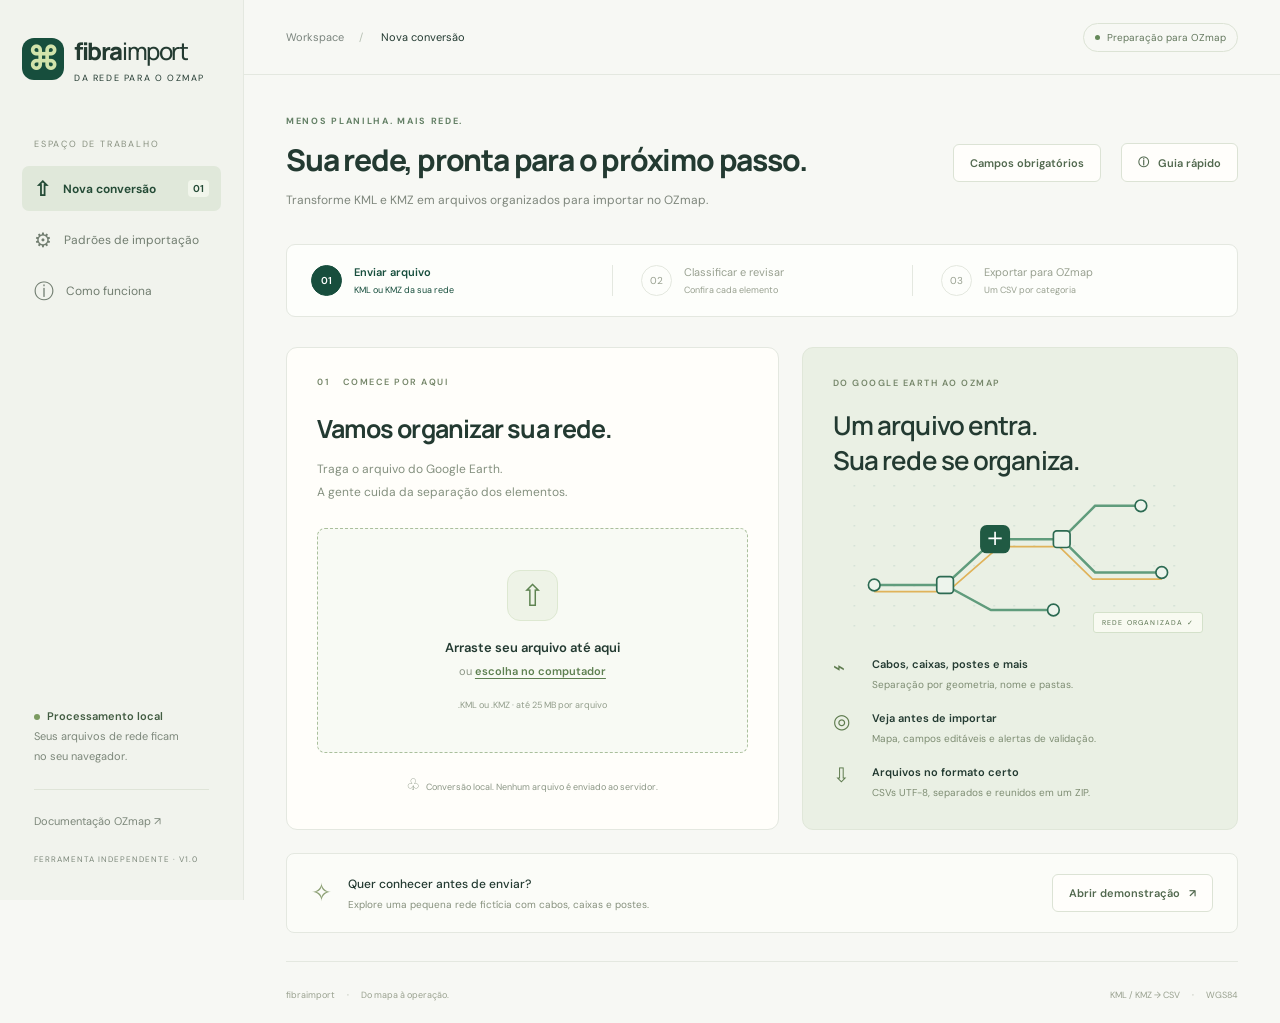
==== commit b02808b4: "Adiciona mapas, integração Google e guia de campos obrigatórios do OZmap" ====
--- a/index.html
+++ b/index.html
@@ -1,13 +1,13 @@
 <!doctype html>
-<html lang="pt-BR"><head><meta charset="utf-8"><meta name="viewport" content="width=device-width, initial-scale=1"><meta name="theme-color" content="#164a3d"><title>Fibra Import — Prepare sua rede para o OZmap</title><meta name="description" content="Converta arquivos KML e KMZ em CSVs separados por categoria para o OZmap. Classifique, revise no mapa e exporte pelo navegador."><link rel="stylesheet" href="vendor/leaflet.css"><link rel="stylesheet" href="style.css"><script defer src="vendor/jszip.min.js"></script><script defer src="vendor/leaflet.js"></script><script defer src="core.js"></script><script defer src="app.js"></script></head>
+<html lang="pt-BR"><head><meta charset="utf-8"><meta name="viewport" content="width=device-width, initial-scale=1"><meta name="theme-color" content="#164a3d"><title>Fibra Import — Prepare sua rede para o OZmap</title><meta name="description" content="Converta arquivos KML e KMZ em CSVs separados por categoria para o OZmap. Classifique, revise no mapa e exporte pelo navegador."><link rel="stylesheet" href="vendor/leaflet.css"><link rel="stylesheet" href="style.css?v=3"><script defer src="vendor/jszip.min.js"></script><script defer src="vendor/leaflet.js"></script><script defer src="core.js?v=3"></script><script defer src="maps.js?v=3"></script><script defer src="app.js?v=3"></script></head>
 <body><aside class="sidebar"><a class="brand" href="./"><span class="brand-icon">⌘</span><span>fibra<span class="brand-light">import</span><small>DA REDE PARA O OZMAP</small></span></a><div class="workspace">ESPAÇO DE TRABALHO</div><button class="nav active" id="navImport"><span>⇧</span> Nova conversão <i>01</i></button><button class="nav" id="navSettings"><span>⚙</span> Padrões de importação</button><button class="nav" id="navHelp"><span>ⓘ</span> Como funciona</button><div class="side-bottom"><div class="local-dot">Processamento local</div><p>Seus arquivos de rede ficam<br>no seu navegador.</p><div class="sidebar-line"></div><a href="https://ajuda.ozmap.com.br/pt-BR/support/solutions/articles/44001524646-tratamento-de-planilhas" target="_blank" rel="noopener">Documentação OZmap ↗</a><small>FERRAMENTA INDEPENDENTE · V1.0</small></div></aside>
-<div class="shell"><header class="topbar"><div><span class="muted">Workspace</span><span class="slash">/</span> Nova conversão</div><span class="top-tag"><span></span> Preparação para OZmap</span></header><main><div class="page-heading"><div><div class="eyebrow">MENOS PLANILHA. MAIS REDE.</div><h1>Sua rede, pronta para o próximo passo.</h1><p>Transforme KML e KMZ em arquivos organizados para importar no OZmap.</p></div><button class="button secondary" id="helpBtn">ⓘ <span>Guia rápido</span></button></div>
+<div class="shell"><header class="topbar"><div><span class="muted">Workspace</span><span class="slash">/</span> Nova conversão</div><span class="top-tag"><span></span> Preparação para OZmap</span></header><main><div class="page-heading"><div><div class="eyebrow">MENOS PLANILHA. MAIS REDE.</div><h1>Sua rede, pronta para o próximo passo.</h1><p>Transforme KML e KMZ em arquivos organizados para importar no OZmap.</p></div><button class="button secondary" id="rulesBtn">Campos obrigatórios</button><button class="button secondary" id="helpBtn">ⓘ <span>Guia rápido</span></button></div>
 <ol class="steps"><li class="current" id="step1"><span>01</span><div>Enviar arquivo<small>KML ou KMZ da sua rede</small></div></li><li id="step2"><span>02</span><div>Classificar e revisar<small>Confira cada elemento</small></div></li><li id="step3"><span>03</span><div>Exportar para OZmap<small>Um CSV por categoria</small></div></li></ol>
 <section id="uploadView" class="upload-layout"><div class="upload-card"><div class="section-label">01 <span>COMECE POR AQUI</span></div><h2>Vamos organizar sua rede.</h2><p>Traga o arquivo do Google Earth.<br>A gente cuida da separação dos elementos.</p><label class="dropzone" id="dropzone" for="fileInput" tabindex="0"><span class="upload-symbol">⇧</span><strong>Arraste seu arquivo até aqui</strong><span>ou <b>escolha no computador</b></span><small>.KML ou .KMZ · até 25 MB por arquivo</small><input id="fileInput" type="file" accept=".kml,.kmz" multiple hidden></label><div class="upload-foot"><span>♧</span> Conversão local. Nenhum arquivo é enviado ao servidor.</div></div><div class="explain-card"><div class="section-label">DO GOOGLE EARTH AO OZMAP</div><h2>Um arquivo entra.<br>Sua rede se organiza.</h2><div class="network-art" aria-hidden="true"><svg viewBox="0 0 400 180"><defs><pattern id="grid" width="24" height="24" patternUnits="userSpaceOnUse"><circle cx="1" cy="1" r="1" fill="#c8d9ce"/></pattern></defs><rect width="400" height="180" fill="url(#grid)"/><path d="M25 120H110L170 65H250L290 105H370 M110 120L165 150H240 M250 65L290 25H345" fill="none" stroke="#609c7c" stroke-width="3"/><path d="M25 128H113L175 74H247L287 113H370" fill="none" stroke="#e0b35a" stroke-width="2"/><g fill="#edf4ec" stroke="#2c6a52" stroke-width="2"><circle cx="25" cy="120" r="7"/><circle cx="370" cy="105" r="7"/><circle cx="240" cy="150" r="7"/><circle cx="345" cy="25" r="7"/><rect x="100" y="110" width="20" height="20" rx="4"/><rect x="240" y="55" width="20" height="20" rx="4"/></g><rect x="152" y="48" width="36" height="34" rx="8" fill="#205a43"/><path d="M162 64h16m-8-8v16" stroke="white" stroke-width="2"/></svg><span class="art-tag">REDE ORGANIZADA ✓</span></div><div class="feature"><span class="feature-icon">⌁</span><div><strong>Cabos, caixas, postes e mais</strong><p>Separação por geometria, nome e pastas.</p></div></div><div class="feature"><span class="feature-icon">◎</span><div><strong>Veja antes de importar</strong><p>Mapa, campos editáveis e alertas de validação.</p></div></div><div class="feature"><span class="feature-icon">⇩</span><div><strong>Arquivos no formato certo</strong><p>CSVs UTF-8, separados e reunidos em um ZIP.</p></div></div></div><div class="demo-strip"><span class="demo-icon">✧</span><div><strong>Quer conhecer antes de enviar?</strong><p>Explore uma pequena rede fictícia com cabos, caixas e postes.</p></div><button class="button secondary" id="demoBtn">Abrir demonstração <span>↗</span></button></div></section>
-<section id="reviewView" hidden><div class="review-toolbar"><div><span class="eyebrow">PROJETO EM REVISÃO</span><h2 id="projectName">Sua rede</h2><p id="fileSummary"></p></div><div class="toolbar-actions"><button class="button secondary" id="addBtn">+ Adicionar arquivo</button><button class="button secondary" id="newBtn">Nova conversão</button><button class="button primary" id="exportBtn">⇩ Exportar arquivos</button></div></div><div id="stats" class="stats"></div><div class="review-grid"><section class="map-panel"><div class="panel-head"><h3>Visão da rede</h3><button class="text-button" id="fitBtn">◎ Enquadrar rede</button></div><div id="map"></div><div class="map-footer"><span><i class="dot cable"></i>Cabos</span><span><i class="dot box"></i>Caixas</span><span><i class="dot pole"></i>Postes</span><span><i class="dot other"></i>Outros</span><span id="mapStatus"></span></div></section><section class="readiness-panel"><div class="section-label">CHECAGEM DA REDE</div><div id="readyCount" class="ready-count">0<span> / 0</span></div><h3>elementos prontos para exportar</h3><div class="progress-track"><div id="readyBar"></div></div><p id="readyText"></p><button class="button secondary full" id="pendingBtn">Ver pendências <span>→</span></button><div class="tip"><strong>Antes de exportar</strong><p>Os tipos e níveis precisam existir no seu OZmap. Confirme os nomes em <button id="settingsInline">Padrões de importação ↗</button>.</p></div></section></div><section class="table-panel"><div class="table-toolbar"><div><h3>Elementos da rede <span id="tableCount"></span></h3><p>Selecione uma linha para conferir e editar os dados.</p></div><div class="search-wrap"><span>⌕</span><input id="search" placeholder="Buscar nome ou pasta…" aria-label="Buscar elementos"></div></div><div class="filter-row"><div id="categoryTabs" class="category-tabs"></div><label class="check-filter"><input id="onlyPending" type="checkbox"> Só pendências</label></div><div class="bulk-bar"><label>Pasta <select id="folderFilter"><option value="">Todas as pastas</option></select></label><span id="bulkCount"></span><label>Classificar seleção como <select id="bulkCategory"></select></label><button class="button small secondary" id="bulkBtn">Aplicar</button></div><div class="table-scroll"><table><thead><tr><th><input id="selectAll" type="checkbox" aria-label="Selecionar elementos visíveis"></th><th>ELEMENTO</th><th>CATEGORIA</th><th>ORIGEM / PASTA</th><th>TIPO · NÍVEL</th><th>VALIDAÇÃO</th><th></th></tr></thead><tbody id="rows"></tbody></table></div><div class="pagination"><span id="pageInfo"></span><div><button id="prevPage" class="button small secondary">← Anterior</button><button id="nextPage" class="button small secondary">Próxima →</button></div></div></section><div id="importWarnings" class="import-warnings"></div></section>
+<section id="reviewView" hidden><div class="review-toolbar"><div><span class="eyebrow">PROJETO EM REVISÃO</span><h2 id="projectName">Sua rede</h2><p id="fileSummary"></p></div><div class="toolbar-actions"><button class="button secondary" id="addBtn">+ Adicionar arquivo</button><button class="button secondary" id="newBtn">Nova conversão</button><button class="button primary" id="exportBtn">⇩ Exportar arquivos</button></div></div><div id="stats" class="stats"></div><div class="review-grid"><section class="map-panel"><div class="panel-head map-heading"><h3>Visão da rede</h3><div class="map-actions"><label class="map-provider-label">Fundo <select id="mapProvider" aria-label="Mapa de fundo"><option value="streets">Ruas · OpenStreetMap</option><option value="satellite">Satélite · Esri</option><option value="google">Google Maps</option></select></label><button class="text-button" id="fitBtn">◎ Enquadrar</button><button class="text-button" id="mapSettingsBtn" aria-label="Configurar Google Maps">⚙</button></div></div><div class="map-stage"><div id="map"></div><div id="googleMap" hidden></div></div><div class="map-note"><span>O traçado mostra o cabo do arquivo.</span><div><a id="googleMapsLink" href="https://www.google.com/maps/" target="_blank" rel="noopener noreferrer">Abrir no Google Maps ↗</a><a id="googleEarthLink" href="https://earth.google.com/web/" target="_blank" rel="noopener noreferrer">Google Earth ↗</a><button class="text-button" id="earthKmlBtn">⇩ KML da rede</button></div></div><div class="map-footer"><span><i class="dot cable"></i>Cabos</span><span><i class="dot box"></i>Caixas</span><span><i class="dot pole"></i>Postes</span><span><i class="dot other"></i>Outros</span><span id="mapStatus"></span></div></section><section class="readiness-panel"><div class="section-label">CHECAGEM DA REDE</div><div id="readyCount" class="ready-count">0<span> / 0</span></div><h3>elementos prontos para exportar</h3><div class="progress-track"><div id="readyBar"></div></div><p id="readyText"></p><button class="button secondary full" id="pendingBtn">Ver pendências <span>→</span></button><div class="tip"><strong>Antes de exportar</strong><p>Os tipos e níveis precisam existir no seu OZmap. Confirme os nomes em <button id="settingsInline">Padrões de importação ↗</button>.</p></div></section></div><section class="table-panel"><div class="table-toolbar"><div><h3>Elementos da rede <span id="tableCount"></span></h3><p>Selecione uma linha para conferir e editar os dados.</p></div><div class="search-wrap"><span>⌕</span><input id="search" placeholder="Buscar nome ou pasta…" aria-label="Buscar elementos"></div></div><div class="filter-row"><div id="categoryTabs" class="category-tabs"></div><label class="check-filter"><input id="onlyPending" type="checkbox"> Só pendências</label></div><div class="bulk-bar"><label>Pasta <select id="folderFilter"><option value="">Todas as pastas</option></select></label><span id="bulkCount"></span><label>Classificar seleção como <select id="bulkCategory"></select></label><button class="button small secondary" id="bulkBtn">Aplicar</button></div><div class="table-scroll"><table><thead><tr><th><input id="selectAll" type="checkbox" aria-label="Selecionar elementos visíveis"></th><th>ELEMENTO</th><th>CATEGORIA</th><th>ORIGEM / PASTA</th><th>TIPO · NÍVEL</th><th>VALIDAÇÃO</th><th></th></tr></thead><tbody id="rows"></tbody></table></div><div class="pagination"><span id="pageInfo"></span><div><button id="prevPage" class="button small secondary">← Anterior</button><button id="nextPage" class="button small secondary">Próxima →</button></div></div></section><div id="importWarnings" class="import-warnings"></div></section>
 <footer><span>fibraimport <b>·</b> Do mapa à operação.</span><span>KML / KMZ → CSV <b>·</b> WGS84</span></footer></main></div><div id="toast" role="status" aria-live="polite"></div>
-<dialog id="settingsDialog"><div class="dialog-heading"><div><div class="eyebrow">CONFIGURAÇÕES</div><h2>Padrões de importação</h2></div><button class="close" data-close aria-label="Fechar">×</button></div><p>Use os nomes exatos cadastrados no seu OZmap. Estes valores preenchem apenas campos vazios; dados já informados são preservados.</p><div class="settings-grid"><label>Tipo de cabo <em>obrigatório para cabos</em><input id="settingCableType" placeholder="Ex.: Cabo 1L12F"></label><label>Nível de cabo <em>obrigatório para cabos</em><input id="settingCableLevel" placeholder="Ex.: SECUNDÁRIO"></label><label>Tipo de duto<input id="settingDuctType" placeholder="Nome cadastrado no OZmap"></label><label>Nível de caixa<input id="settingBoxLevel" placeholder="Vazio = padrão do OZmap (CTO)"></label></div><label class="check-filter"><input id="settingReviewed" type="checkbox"> Conferi estes tipos e níveis no meu OZmap</label><div class="notice">Não existe conexão com sua conta OZmap. A aplicação valida o preenchimento, mas não verifica os cadastros do seu sistema.</div><div class="dialog-actions"><button class="button primary" id="saveSettings">Salvar padrões</button></div></dialog>
+<dialog id="settingsDialog"><div class="dialog-heading"><div><div class="eyebrow">CONFIGURAÇÕES</div><h2>Padrões de importação</h2></div><button class="close" data-close aria-label="Fechar">×</button></div><p>Use os nomes exatos cadastrados no seu OZmap. Estes valores preenchem apenas campos vazios; dados já informados são preservados.</p><div class="settings-grid"><label>Tipo de cabo <em>obrigatório para cabos</em><input id="settingCableType" placeholder="Ex.: Cabo 1L12F"></label><label>Nível de cabo <em>obrigatório para cabos</em><input id="settingCableLevel" placeholder="Ex.: SECUNDÁRIO"></label><label>Tipo de duto<input id="settingDuctType" placeholder="Nome cadastrado no OZmap"></label><label>Nível de caixa<input id="settingBoxLevel" placeholder="Vazio = padrão do OZmap (CTO)"></label></div><label class="check-filter"><input id="settingReviewed" type="checkbox"> Conferi estes tipos e níveis no meu OZmap</label><div class="notice">Não existe conexão com sua conta OZmap. A aplicação valida o preenchimento, mas não verifica os cadastros do seu sistema.</div><div class="dialog-actions"><button class="button secondary" id="settingsRulesBtn">Ver regras do OZmap</button><button class="button primary" id="saveSettings">Salvar padrões</button></div></dialog>
 <dialog id="helpDialog"><div class="dialog-heading"><div><div class="eyebrow">GUIA RÁPIDO</div><h2>Da rede ao CSV, em três passos.</h2></div><button class="close" data-close aria-label="Fechar">×</button></div><div class="help-step"><b>01</b><div><h3>Envie KML ou KMZ</h3><p>Leia pontos, linhas e polígonos, inclusive em subpastas e múltiplos KMLs dentro do KMZ. Fotos e anexos internos não são convertidos em posts.</p></div></div><div class="help-step"><b>02</b><div><h3>Confira a classificação</h3><p>Nomes, pastas e atributos ajudam a reconhecer categorias. Linhas sem indicação são sugestões de cabo; pontos sem identificação e polígonos precisam de conferência. Geometrias não suportadas são registradas no relatório.</p></div></div><div class="help-step"><b>03</b><div><h3>Baixe e importe no OZmap</h3><p>O ZIP contém um CSV por categoria, um relatório completo e instruções. Importe primeiro postes, depois caixas/POPs/caixas de passagem, depois cabos/dutos, clientes e reservas técnicas. Itens com pendências ficam apenas no relatório.</p></div></div><div class="notice">KML não costuma conter tipo de cabo, nível, portas ou conexões ópticas. Revise os dados do seu projeto. Esta ferramenta prepara arquivos; a importação é feita por você no OZmap.</div><a class="doc-link" href="https://ajuda.ozmap.com.br/pt-BR/support/solutions/articles/44001524646-tratamento-de-planilhas" target="_blank" rel="noopener">Consultar padrões oficiais do OZmap ↗</a></dialog>
 <dialog id="exportDialog"><div class="dialog-heading"><div><div class="eyebrow">03 · EXPORTAR</div><h2>Seu pacote de importação.</h2></div><button class="close" data-close aria-label="Fechar">×</button></div><div id="exportSummary"></div><div class="notice">Os CSVs seguem os cabeçalhos dos modelos OZmap. Revise os cadastros do seu sistema e teste a importação em um projeto de teste.</div><div class="dialog-actions"><button class="button secondary" id="reportBtn">Baixar relatório completo</button><button class="button primary" id="downloadBtn">⇩ Baixar pacote ZIP</button></div></dialog>
-<dialog id="editorDialog"><div class="dialog-heading"><div><div class="eyebrow">REVISAR ELEMENTO</div><h2 id="editorTitle">Elemento</h2></div><button class="close" data-close aria-label="Fechar">×</button></div><form id="editorForm"><div class="settings-grid"><label>Nome<input id="editName" required></label><label>Categoria<select id="editCategory"></select></label><label>Tipo<input id="editType" placeholder="Nome cadastrado no OZmap"></label><label>Nível<input id="editLevel" placeholder="Nome cadastrado no OZmap"></label><label>Template de caixa<input id="editTemplate"></label><label>Status de implantação<input id="editStatus" placeholder="Opcional: padrão do OZmap"></label></div><div class="settings-grid" id="pointFields"><label>Latitude<input id="editLat" type="number" step="any" min="-90" max="90"></label><label>Longitude<input id="editLon" type="number" step="any" min="-180" max="180"></label></div><div class="settings-grid" id="reserveFields" hidden><label>Reserva técnica (metros)<input id="editReserve" type="number" min="0.01" step="any" placeholder="Informe a metragem real"></label><label>Nome do cabo da reserva (opcional)<input id="editCable" placeholder="Nome exato do cabo no OZmap"></label></div><label>Observações<textarea id="editComments" rows="3"></textarea></label><div class="check-line"><label class="check-filter"><input id="editConfirmed" type="checkbox"> Conferi a classificação deste elemento</label><label class="check-filter"><input id="editExcluded" type="checkbox"> Excluir da exportação</label></div><div id="editIssues" class="notice"></div><p id="editSource" class="muted"></p><div class="dialog-actions"><button class="button primary" type="submit">Salvar elemento</button></div></form></dialog>
-</body></html>
+<dialog id="editorDialog"><div class="dialog-heading"><div><div class="eyebrow">REVISAR ELEMENTO</div><h2 id="editorTitle">Elemento</h2></div><button class="close" data-close aria-label="Fechar">×</button></div><form id="editorForm"><div class="settings-grid"><label>Nome <span class="field-rule" id="nameRule"></span><input id="editName"></label><label>Categoria<select id="editCategory"></select></label><label>Tipo <span class="field-rule" id="typeRule"></span><input id="editType" placeholder="Nome cadastrado no OZmap"></label><label>Nível <span class="field-rule" id="levelRule"></span><input id="editLevel" placeholder="Nome cadastrado no OZmap"></label><label>Template de caixa <span class="field-rule">Opcional</span><input id="editTemplate"></label><label>Status de implantação <span class="field-rule">Opcional</span><input id="editStatus" placeholder="Opcional: padrão do OZmap"></label></div><div class="settings-grid" id="pointFields"><label>Latitude <span class="field-rule" id="latRule"></span><input id="editLat" type="number" step="any" min="-90" max="90"></label><label>Longitude <span class="field-rule" id="lonRule"></span><input id="editLon" type="number" step="any" min="-180" max="180"></label></div><div class="settings-grid" id="clientFields" hidden><label>Código <span class="field-rule">Nome ou código obrigatório para clientes</span><input id="editCode"></label><label>Caixa <span class="field-rule">Opcional quando há outra localização</span><input id="editBox"></label><label>Poste <span class="field-rule">Opcional quando há outra localização</span><input id="editPole"></label><label>Endereço <span class="field-rule">Sem coordenadas: geocodificar no OZmap</span><input id="editAddress"></label></div><div class="settings-grid" id="reserveFields" hidden><label>Reserva técnica (metros) <span class="field-rule required-field">Obrigatório · reserve</span><input id="editReserve" type="number" min="0.01" step="any" placeholder="Informe a metragem real"></label><label>Nome do cabo da reserva (opcional)<input id="editCable" placeholder="Nome exato do cabo no OZmap"></label></div><label>Observações<textarea id="editComments" rows="3"></textarea></label><div class="check-line"><label class="check-filter"><input id="editConfirmed" type="checkbox"> Conferi a classificação deste elemento</label><label class="check-filter"><input id="editExcluded" type="checkbox"> Excluir da exportação</label></div><div id="editorRules" class="notice"></div><button class="text-button" type="button" id="editorRulesBtn">Ver campos desta categoria ↗</button><div id="editIssues" class="notice"></div><div id="editAdvice" class="notice recommendation" hidden></div><p id="editSource" class="muted"></p><div class="dialog-actions"><button class="button primary" type="submit">Salvar elemento</button></div></form></dialog>
+<dialog id="mapSettingsDialog"><div class="dialog-heading"><div><div class="eyebrow">MAPA DE FUNDO</div><h2>Google Maps na aplicação</h2></div><button class="close" data-close aria-label="Fechar">×</button></div><p>Veja cabos, caixas e reservas sobre ruas ou imagens de satélite do Google. Para ativar, use sua chave da <strong>Maps JavaScript API</strong> com faturamento ativo.</p><label>Chave da API do Google Maps<input id="googleApiKey" type="password" autocomplete="off" spellcheck="false" placeholder="Cole sua chave aqui"></label><p class="key-help">A chave fica apenas nesta aba, em sessionStorage. Ela é enviada ao Google para carregar o mapa e não é gravada no repositório.</p><div class="notice">No Google Cloud, ative a Maps JavaScript API e restrinja a chave a essa API e ao site <code>https://mateuscdev.github.io/*</code>. O Google pode cobrar pelo uso conforme seu plano.</div><p><a href="https://developers.google.com/maps/documentation/javascript/get-api-key?hl=pt-br" target="_blank" rel="noopener noreferrer">Como criar e restringir a chave ↗</a></p><div class="earth-help"><strong>Quer usar o Google Earth?</strong><p>Use “KML da rede” e importe o arquivo no Google Earth. O botão “Google Earth” abre a região em outra aba, sem enviar o KML automaticamente.</p></div><div class="dialog-actions"><button class="button secondary" id="removeGoogleKey">Remover chave</button><button class="button primary" id="saveGoogleKey">Ativar Google Maps</button></div></dialog><dialog id="rulesDialog"><div class="dialog-heading"><div><div class="eyebrow">PADRÕES DE IMPORTAÇÃO OZMAP</div><h2>Obrigatório ou opcional?</h2></div><button class="close" data-close aria-label="Fechar">×</button></div><label>Categoria<select id="rulesCategory"></select></label><div id="rulesContent"></div><div class="notice">Além das regras do OZmap, a aplicação confere classificação, geometria e padrões informados. Recomendações não impedem a exportação. Os cadastros do seu sistema não são consultados.</div><a class="doc-link" href="https://ajuda.ozmap.com.br/pt-BR/support/solutions/articles/44001524646-tratamento-de-planilhas" target="_blank" rel="noopener noreferrer">Conferir documentação oficial do OZmap ↗</a></dialog></body></html>
--- a/style.css
+++ b/style.css
@@ -1,2 +1,6 @@
 @import url('https://fonts.googleapis.com/css2?family=DM+Sans:wght@400;450;500;550;600;650;700&family=Manrope:wght@400;500;600;650;700;750;800&display=swap');
 :root{--green:#174e3d;--green2:#276a51;--ink:#233a31;--muted:#7a847d;--border:#e4e8e0;--canvas:#f7f8f4;--orange:#be7c2e}*{box-sizing:border-box}body{margin:0;background:var(--canvas);font-family:'DM Sans',Arial,sans-serif;color:var(--ink);font-size:14px}button,input,select,textarea{font:inherit}button,a,input,select,textarea,label.dropzone{outline-offset:4px}button{cursor:pointer}a{color:inherit}button:disabled{opacity:.4;cursor:not-allowed}[hidden]{display:none!important}.sidebar{position:fixed;inset:0 auto 0 0;width:244px;background:#f1f3ed;border-right:1px solid var(--border);padding:34px 22px;display:flex;flex-direction:column;z-index:10}.brand{text-decoration:none;display:flex;gap:10px;align-items:center;font-family:Manrope,sans-serif;font-weight:800;font-size:24px;letter-spacing:-1.4px}.brand-light{font-weight:500}.brand-icon{background:var(--green);color:#d2e3ab;font-size:32px;width:42px;height:42px;border-radius:12px;text-align:center;line-height:40px;letter-spacing:0}.brand small{display:block;font:9px 'DM Sans',sans-serif;letter-spacing:1.6px;margin-top:5px}.workspace{font-size:9px;letter-spacing:1.8px;color:#899181;margin:54px 12px 16px}.nav{border:0;background:transparent;text-align:left;padding:14px 12px;color:#717d70;font-size:12px;display:flex;gap:12px;align-items:center;border-radius:7px;margin-bottom:7px}.nav.active{background:#e0e8da;color:#244b36;font-weight:650}.nav span{font-size:20px;line-height:16px}.nav i{font-size:10px;font-style:normal;margin-left:auto;background:#f1f5eb;border-radius:4px;padding:2px 5px}.side-bottom{margin-top:auto;padding:24px 12px 0;font-size:11px;color:#7c877a;line-height:1.8}.local-dot{color:#425c42;font-weight:600;display:flex;align-items:center;gap:7px}.local-dot:before{content:'';width:6px;height:6px;border-radius:50%;background:#7b9a60}.sidebar-line{height:1px;background:#dfe4d8;margin:22px 0}.side-bottom a{text-decoration:none;font-size:11px}.side-bottom small{display:block;font-size:8px;letter-spacing:1px;margin-top:20px}.shell{margin-left:244px}.topbar{height:75px;display:flex;align-items:center;justify-content:space-between;border-bottom:1px solid var(--border);padding:0 42px;font-size:11px}.muted{color:var(--muted)}.slash{margin:0 15px;color:#b8c1b4}.top-tag{display:flex;gap:7px;align-items:center;border:1px solid #dce3d5;border-radius:20px;padding:7px 11px;color:#64785e;font-size:10px}.top-tag span{height:5px;width:5px;border-radius:50%;background:#648859}main{max-width:1560px;margin:auto;padding:40px 42px 0}.page-heading{display:flex;justify-content:space-between;align-items:center;gap:20px}.eyebrow{font-size:9px;letter-spacing:1.7px;color:#648066;font-weight:700;margin-bottom:13px}h1,h2,h3,p{margin:0}h1,h2,h3{font-family:Manrope,Arial,sans-serif}h1{font-size:30px;letter-spacing:-1.2px;font-weight:750;line-height:1.3}.page-heading p{color:#7e867c;font-size:12px;margin-top:11px;line-height:1.7}.button{border-radius:6px;border:1px solid transparent;display:inline-flex;align-items:center;justify-content:center;gap:9px;padding:11px 16px;font-size:11px;font-weight:600;white-space:nowrap;transition:background .15s,transform .15s}.button:hover:not(:disabled){transform:translateY(-1px)}.secondary{border-color:#dce3d5;background:#fffefb;color:#52694f}.secondary:hover{background:#eef2e8}.primary{background:var(--green);color:#fff}.primary:hover{background:#236247}.small{font-size:10px;padding:7px 10px}.steps{list-style:none;display:grid;grid-template-columns:repeat(3,1fr);margin:34px 0 30px;padding:20px 24px;background:#fdfefb;border:1px solid var(--border);border-radius:9px}.steps li{display:flex;align-items:center;gap:12px;position:relative;font-size:11px;color:#98a090}.steps li+li{border-left:1px solid var(--border);padding-left:28px}.steps li>span{display:grid;place-items:center;border-radius:50%;height:31px;width:31px;border:1px solid #e4e8df;font-size:10px}.steps small{display:block;font-size:9px;margin-top:5px;font-weight:400}.steps .current{color:var(--green);font-weight:600}.steps .current>span{background:var(--green);color:white;border-color:var(--green)}.steps .done>span{background:#e2edd8;color:var(--green)}.upload-layout{display:grid;grid-template-columns:1.13fr 1fr;gap:23px}.upload-card{border:1px solid var(--border);border-radius:11px;background:#fffefa;padding:28px 30px}.section-label{font-size:9px;letter-spacing:1.5px;color:#76876a;font-weight:600}.section-label span{margin-left:10px}.upload-card h2{font-size:25px;letter-spacing:-.8px;margin:23px 0 12px}.upload-card>p{font-size:12px;line-height:1.9;color:#84907f}.dropzone{display:flex;flex-direction:column;align-items:center;justify-content:center;min-height:225px;border:1.5px dashed #aabf9c;border-radius:8px;background:#f8faf4;margin-top:24px;cursor:pointer;transition:background .15s,border .15s;text-align:center;padding:20px}.dropzone:hover,.dropzone.drag{border-color:#39734c;background:#edf4e7}.upload-symbol{width:51px;height:51px;border:1px solid #dde8d1;background:#eef3e7;color:#5e8351;border-radius:13px;display:grid;place-items:center;font-size:30px;margin-bottom:18px}.dropzone strong{font-size:13px;font-weight:600}.dropzone>span:not(.upload-symbol){font-size:11px;color:#8c9686;margin-top:8px}.dropzone b{font-weight:600;color:#5e8051;text-decoration:underline;text-underline-offset:3px}.dropzone small{font-size:9px;color:#929d8b;margin-top:21px}.upload-foot{font-size:9px;color:#8b9685;text-align:center;margin-top:19px;line-height:1.6}.upload-foot span{font-size:16px;margin-right:4px}.explain-card{background:#eaf0e4;border:1px solid #e0e7d9;border-radius:11px;padding:29px 30px;overflow:hidden}.explain-card h2{font-size:26px;line-height:1.35;letter-spacing:-.9px;margin-top:19px;font-weight:600}.network-art{margin:6px -12px 19px;height:150px;position:relative}.network-art svg{width:100%;height:100%}.art-tag{position:absolute;bottom:2px;right:16px;color:#5b7451;font-size:7px;letter-spacing:1.2px;background:#f8faf1;border:1px solid #d4e1ca;padding:5px 8px;border-radius:3px}.feature{display:flex;gap:12px;align-items:flex-start;margin-top:16px}.feature-icon{color:#5e7b4e;font-size:20px;width:27px}.feature strong{font-size:11px;font-weight:600}.feature p{font-size:10px;color:#7e8d73;margin-top:5px;line-height:1.5}.demo-strip{grid-column:1/-1;display:flex;gap:16px;align-items:center;border:1px solid var(--border);padding:20px 24px;border-radius:8px;background:#fbfcf8}.demo-icon{font-size:25px;color:#8b9f73}.demo-strip strong{font-size:12px;font-weight:500}.demo-strip p{font-size:10px;color:#87917e;margin-top:6px}.demo-strip button{margin-left:auto}footer{display:flex;justify-content:space-between;font-size:9px;color:#99a18f;padding:27px 0 22px;margin-top:28px;border-top:1px solid var(--border)}footer b{font-weight:400;margin:0 10px}.review-toolbar{display:flex;align-items:center;justify-content:space-between;margin:0 0 23px;gap:18px}.review-toolbar h2{font-size:22px;letter-spacing:-.5px}.review-toolbar .eyebrow{font-size:8px;margin-bottom:7px}.review-toolbar p{font-size:10px;color:var(--muted);margin-top:7px}.toolbar-actions{display:flex;gap:8px}.stats{display:grid;grid-template-columns:repeat(5,1fr);gap:12px;margin-bottom:22px}.stat{background:#fdfefa;border:1px solid var(--border);padding:17px;border-radius:8px;cursor:pointer;text-align:left}.stat small{display:block;font-size:10px;color:#808b79}.stat strong{font-family:Manrope;font-size:24px;display:block;margin-top:8px}.stat:first-child{background:#eaf0e4}.review-grid{display:grid;grid-template-columns:1fr 275px;gap:20px}.map-panel,.readiness-panel,.table-panel{background:#fffefa;border:1px solid var(--border);border-radius:9px;overflow:hidden}.panel-head{display:flex;align-items:center;justify-content:space-between;padding:17px 19px}h3{font-size:12px;font-weight:650}.text-button{border:0;background:none;color:#5b7756;font-size:10px;padding:5px}#map{height:320px;background:#e9eee4;z-index:1}.map-footer{display:flex;gap:15px;padding:13px 18px;font-size:9px;color:#74826d;flex-wrap:wrap}.map-footer span{display:flex;align-items:center;gap:5px}#mapStatus{margin-left:auto;font-size:8px}.dot{width:6px;height:6px;border-radius:50%;display:inline-block}.cable{background:#33866a}.box{background:#d29740}.pole{background:#7385ad}.other{background:#a47dac}.readiness-panel{padding:23px}.ready-count{font-family:Manrope;font-size:46px;margin-top:20px;font-weight:650;letter-spacing:-2px}.ready-count span{font-size:20px;color:#a9b3a1;font-weight:400}.readiness-panel h3{font-size:10px;font-family:'DM Sans';font-weight:500;color:#74836b;margin-top:6px}.progress-track{height:5px;background:#e9eee1;border-radius:5px;margin:20px 0 12px;overflow:hidden}.progress-track div{height:100%;background:#7c9c60;transition:width .2s}.readiness-panel>p{font-size:10px;color:#7d8974;line-height:1.6;margin-bottom:16px}.full{width:100%;justify-content:space-between}.tip{border-top:1px solid var(--border);margin-top:21px;padding-top:18px}.tip strong{font-size:10px}.tip p{font-size:10px;line-height:1.7;color:#85917a;margin-top:7px}.tip button{font-size:10px;border:0;background:none;color:#4d7544;text-decoration:underline;padding:0}.table-panel{margin-top:22px}.table-toolbar{display:flex;align-items:center;justify-content:space-between;padding:23px 22px;gap:14px}.table-toolbar h3{font-size:15px}.table-toolbar h3 span{font-size:10px;background:#eff3e9;padding:3px 7px;border-radius:5px;margin-left:7px;color:#7c8a71}.table-toolbar p{font-size:10px;color:#8b9582;margin-top:7px}.search-wrap{display:flex;align-items:center;border:1px solid var(--border);border-radius:5px;padding:0 10px;gap:8px;max-width:230px}.search-wrap input{border:0!important;background:none!important;font-size:10px!important;padding:9px 0!important;min-width:0}.search-wrap span{font-size:20px;color:#7b8c70}.filter-row{display:flex;justify-content:space-between;border-bottom:1px solid var(--border);padding:0 22px;gap:15px;align-items:center}.category-tabs{display:flex;gap:18px;overflow-x:auto}.category-tabs button{white-space:nowrap;padding:13px 0;border:0;border-bottom:2px solid transparent;background:none;color:#8b9482;font-size:10px}.category-tabs button.active{color:#285636;border-color:#426d36;font-weight:600}.check-filter{display:flex!important;gap:7px!important;align-items:center;font-size:10px!important;color:#738067;white-space:nowrap}.check-filter input{width:auto!important;margin:0}.bulk-bar{display:flex;align-items:center;gap:12px;background:#f8faf5;padding:12px 22px;border-bottom:1px solid var(--border);font-size:9px;flex-wrap:wrap}.bulk-bar label{display:flex;gap:7px;align-items:center;color:#7f8b75}.bulk-bar select{max-width:210px;padding:5px;font-size:9px;border:1px solid #dde4d5;border-radius:4px;background:#fffefa}#bulkCount{margin-right:auto;color:#8d9783}.table-scroll{overflow:auto}table{width:100%;border-collapse:collapse;font-size:10px;white-space:nowrap;text-align:left}th{font-weight:500;letter-spacing:.7px;font-size:8px;color:#929d88;background:#fffef9}th,td{padding:14px 12px;border-bottom:1px solid #eef0e8}th:first-child,td:first-child{padding-left:23px;width:30px}tbody tr:hover{background:#f5f8ef;cursor:pointer}.element-name{font-weight:600;font-size:11px;max-width:220px;overflow:hidden;text-overflow:ellipsis}.element-sub{font-weight:400;color:#98a08f;font-size:8px;margin-top:5px}.badge{font-size:9px;display:inline-flex;align-items:center;gap:4px;padding:4px 7px;background:#f0f4ea;color:#71815f;border-radius:4px}.badge.pending{background:#fcf2df;color:#ac8136}.badge.excluded{background:#f2f1ee;color:#99998c}.cell-origin{max-width:180px;overflow:hidden;text-overflow:ellipsis;color:#839179}.pagination{padding:16px 22px;display:flex;align-items:center;justify-content:space-between;color:#849178;font-size:9px}.pagination>div{display:flex;gap:7px}.import-warnings{font-size:10px;color:#95753e;line-height:1.8;margin-top:15px}.import-warnings details{background:#faf3e6;border:1px solid #ecdcc0;border-radius:6px;padding:12px}.import-warnings li{overflow-wrap:anywhere;white-space:normal}.leaflet-popup-content{font:11px 'DM Sans';color:#294c36}.leaflet-control-attribution{font-size:8px!important}dialog{border:1px solid #dce3d5;border-radius:13px;padding:30px;background:#fffefa;color:var(--ink);width:min(620px,calc(100vw - 32px));max-height:90vh;box-shadow:0 30px 120px #1b3c2928}dialog::backdrop{background:#1b322a66;backdrop-filter:blur(3px)}.dialog-heading{display:flex;justify-content:space-between;align-items:flex-start;margin-bottom:18px;gap:15px}.dialog-heading h2{font-size:23px;letter-spacing:-.6px}.dialog-heading .eyebrow{margin-bottom:7px}.close{border:1px solid var(--border);background:none;border-radius:50%;height:29px;width:29px;font-size:20px;color:#788870}dialog>p{color:#819075;font-size:11px;line-height:1.8;margin:15px 0}.settings-grid{display:grid;grid-template-columns:1fr 1fr;gap:17px;margin:20px 0}dialog label{display:flex;flex-direction:column;gap:8px;color:#5e7253;font-size:11px}label em{font-style:normal;font-size:9px;color:#99a28b}input:not([type=checkbox]),select,textarea{border:1px solid #dce3d3;border-radius:5px;padding:10px;background:#fcfdf9;color:#415c3a;width:100%;font-size:12px}input::placeholder,textarea::placeholder{color:#a8af9e;font-size:10px}input[type=checkbox]{accent-color:#386747}.notice{background:#eff3e8;padding:13px 16px;border-radius:6px;font-size:10px;line-height:1.8;color:#7d8b6c;margin:18px 0 0}.dialog-actions{display:flex;justify-content:flex-end;gap:10px;margin-top:24px}.help-step{display:flex;gap:16px;margin:22px 0}.help-step>b{color:#96ab81;font-size:12px}.help-step h3{font-size:12px}.help-step p{font-size:11px;color:#839276;line-height:1.8;margin-top:7px}.doc-link{display:block;margin-top:19px;color:#4a7240;font-size:11px}.check-line{display:flex;flex-wrap:wrap;gap:18px;margin-top:18px}#editSource{font-size:10px;margin-top:15px;overflow-wrap:anywhere}#toast{position:fixed;bottom:28px;left:calc(50% + 100px);transform:translateX(-50%) translateY(15px);background:#234e39;color:#fff;border-radius:7px;padding:14px 22px;box-shadow:0 8px 30px #163b3220;font-size:12px;opacity:0;pointer-events:none;z-index:10000;transition:.2s;max-width:80vw}#toast.show{opacity:1;transform:translateX(-50%) translateY(0)}.export-item{display:flex;justify-content:space-between;padding:12px 0;border-bottom:1px solid var(--border);font-size:12px}.export-total{font-size:12px;color:#819175;line-height:1.8;margin:16px 0}.no-data{text-align:center;padding:40px;color:#919c85;font-size:11px}@media(min-width:1550px){main{padding-top:50px}.upload-card,.explain-card{padding:36px 38px}.dropzone{min-height:260px}.network-art{height:180px}.upload-card h2{font-size:29px}.explain-card h2{font-size:30px}.feature{margin-top:22px}}@media(max-width:1150px){.sidebar{width:205px;padding-left:15px;padding-right:15px}.brand{font-size:21px}.shell{margin-left:205px}main{padding:30px 25px 0}.topbar{padding:0 25px}h1{font-size:24px}.upload-card,.explain-card{padding:25px 23px}.upload-card h2{font-size:22px}.explain-card h2{font-size:23px}.review-grid{grid-template-columns:1fr 245px}.toolbar-actions{flex-wrap:wrap;justify-content:flex-end}.category-tabs{gap:12px}.filter-row{flex-wrap:wrap}.stats{gap:8px}.stat{padding:14px}}@media(max-width:850px){.sidebar{width:65px;padding:24px 10px}.brand>span+span,.workspace,.nav,.side-bottom{display:none}.brand-icon{width:42px}.shell{margin-left:65px}.top-tag{display:none}.page-heading>.button{display:none}.upload-layout{grid-template-columns:1fr}.explain-card{display:none}.steps{padding:16px 12px}.steps li+li{padding-left:12px}.steps li{gap:7px;font-size:10px}.steps small{display:none}.steps li>span{height:25px;width:25px}.review-grid{grid-template-columns:1fr}.readiness-panel{display:none}.stats{grid-template-columns:repeat(5,1fr)}.stat{padding:12px 8px}.stat small{font-size:9px}.review-toolbar{align-items:flex-start}.table-toolbar{flex-wrap:wrap}.demo-strip{flex-wrap:wrap}.demo-strip button{margin-left:40px}#toast{left:50%}}@media(max-width:520px){.sidebar{display:none}.shell{margin-left:0}main{padding:26px 16px 0}.topbar{height:55px;padding:0 16px}.page-heading h1{font-size:25px;max-width:300px}.page-heading p{font-size:11px}.steps{margin:24px 0;gap:7px}.steps li{font-size:9px}.steps li+li{padding-left:8px}.steps li>span{width:22px;height:22px;font-size:8px}.upload-card{padding:24px 19px}.upload-card h2{font-size:23px}.dropzone{min-height:235px}.demo-strip{padding:20px 15px}.demo-strip p{max-width:220px;line-height:1.7}.review-toolbar{flex-wrap:wrap}.toolbar-actions{justify-content:flex-start}.stats{grid-template-columns:repeat(3,1fr)}.stat:nth-child(4),.stat:nth-child(5){display:none}.table-toolbar,.bulk-bar{padding:17px 15px}.filter-row{padding:0 15px}.settings-grid{grid-template-columns:1fr;gap:14px}dialog{padding:23px}.dialog-actions{flex-wrap:wrap}footer{font-size:8px}footer b{margin:0 5px}footer>span:last-child{display:none}.category-tabs{width:100%}}
+
+.map-heading{gap:10px;flex-wrap:wrap}.map-actions{display:flex;gap:8px;align-items:center;flex-wrap:wrap}.map-provider-label{display:flex;gap:7px;align-items:center;font-size:10px;color:#738367}.map-provider-label select{width:auto;max-width:185px;padding:6px 9px;font-size:10px;background:#f8faf4}.map-stage{position:relative}#googleMap{height:380px;background:#e9eee4}#map{height:380px}.map-note{display:flex;justify-content:space-between;align-items:center;gap:8px;flex-wrap:wrap;padding:10px 17px;background:#f7f9f2;border-bottom:1px solid var(--border);font-size:9px;color:#809173}.map-note>div{display:flex;gap:12px;align-items:center;flex-wrap:wrap}.map-note a{color:#527146;text-decoration:none;font-size:9px}.map-note .text-button{padding:0;font-size:9px}.key-help{font-size:10px!important}.earth-help{padding-top:18px;border-top:1px solid var(--border);font-size:11px;color:#667a5a}.earth-help p{font-size:11px;line-height:1.7;margin-top:7px;color:#819075}#mapStatus{max-width:100%;line-height:1.6}dialog code{overflow-wrap:anywhere;font-size:10px}@media(max-width:520px){#map,#googleMap{height:340px}.map-actions{gap:3px;width:100%;justify-content:space-between}.map-provider-label select{max-width:170px}.map-note{padding:10px 14px}.map-note>div{gap:13px}.map-note>span{width:100%}}
+
+.field-rule{font-size:9px;color:#859776;font-weight:400;line-height:1.5}.required-field{color:#9c682c}.recommendation{background:#fcf4e3;color:#95702e}.rule-section{margin-top:20px}.rule-section h3{font-size:12px}.rule-section p{font-size:11px;line-height:1.9;color:#819075;margin-top:7px}.page-heading{flex-wrap:wrap}.page-heading>div{margin-right:auto}#rulesBtn{margin-left:auto}
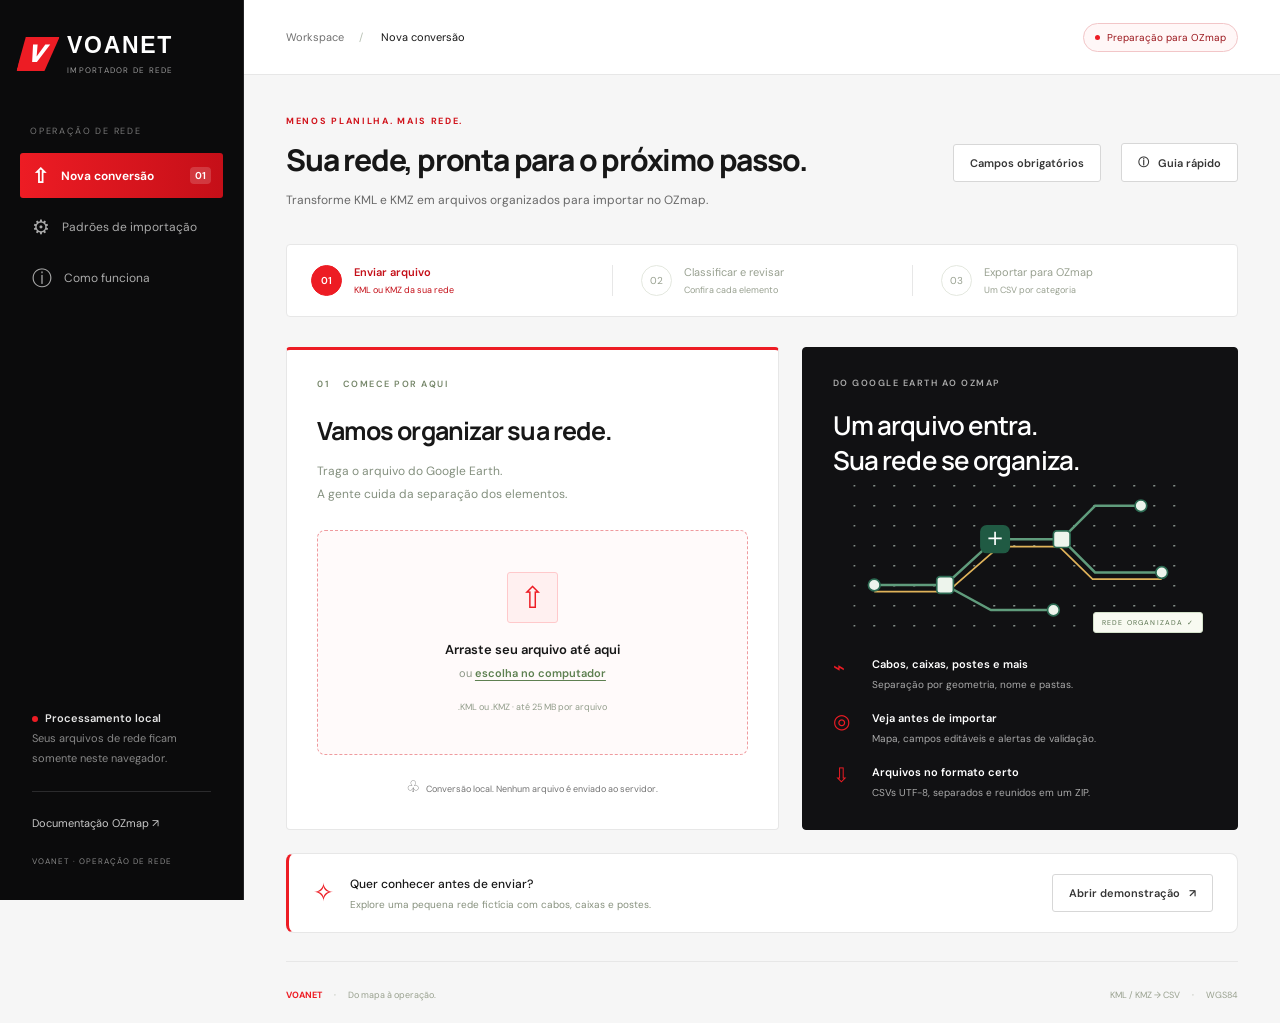
==== commit 78fc3043: "Aplica identidade visual VOANET ao importador" ====
--- a/index.html
+++ b/index.html
@@ -1,11 +1,11 @@
 <!doctype html>
-<html lang="pt-BR"><head><meta charset="utf-8"><meta name="viewport" content="width=device-width, initial-scale=1"><meta name="theme-color" content="#164a3d"><title>Fibra Import — Prepare sua rede para o OZmap</title><meta name="description" content="Converta arquivos KML e KMZ em CSVs separados por categoria para o OZmap. Classifique, revise no mapa e exporte pelo navegador."><link rel="stylesheet" href="vendor/leaflet.css"><link rel="stylesheet" href="style.css?v=3"><script defer src="vendor/jszip.min.js"></script><script defer src="vendor/leaflet.js"></script><script defer src="core.js?v=3"></script><script defer src="maps.js?v=3"></script><script defer src="app.js?v=3"></script></head>
-<body><aside class="sidebar"><a class="brand" href="./"><span class="brand-icon">⌘</span><span>fibra<span class="brand-light">import</span><small>DA REDE PARA O OZMAP</small></span></a><div class="workspace">ESPAÇO DE TRABALHO</div><button class="nav active" id="navImport"><span>⇧</span> Nova conversão <i>01</i></button><button class="nav" id="navSettings"><span>⚙</span> Padrões de importação</button><button class="nav" id="navHelp"><span>ⓘ</span> Como funciona</button><div class="side-bottom"><div class="local-dot">Processamento local</div><p>Seus arquivos de rede ficam<br>no seu navegador.</p><div class="sidebar-line"></div><a href="https://ajuda.ozmap.com.br/pt-BR/support/solutions/articles/44001524646-tratamento-de-planilhas" target="_blank" rel="noopener">Documentação OZmap ↗</a><small>FERRAMENTA INDEPENDENTE · V1.0</small></div></aside>
+<html lang="pt-BR"><head><meta charset="utf-8"><meta name="viewport" content="width=device-width, initial-scale=1"><meta name="theme-color" content="#ed1c24"><title>VOANET Importador — Rede para OZmap</title><meta name="description" content="Converta arquivos KML e KMZ em CSVs separados por categoria para o OZmap. Classifique, revise no mapa e exporte pelo navegador."><link rel="stylesheet" href="vendor/leaflet.css"><link rel="stylesheet" href="style.css?v=4"><script defer src="vendor/jszip.min.js"></script><script defer src="vendor/leaflet.js"></script><script defer src="core.js?v=3"></script><script defer src="maps.js?v=3"></script><script defer src="app.js?v=3"></script></head>
+<body><aside class="sidebar"><a class="brand" href="./" aria-label="VOANET Importador"><span class="brand-mark" aria-hidden="true">V</span><span class="brand-word">VOANET<small>IMPORTADOR DE REDE</small></span></a><div class="workspace">OPERAÇÃO DE REDE</div><button class="nav active" id="navImport"><span>⇧</span> Nova conversão <i>01</i></button><button class="nav" id="navSettings"><span>⚙</span> Padrões de importação</button><button class="nav" id="navHelp"><span>ⓘ</span> Como funciona</button><div class="side-bottom"><div class="local-dot">Processamento local</div><p>Seus arquivos de rede ficam<br>somente neste navegador.</p><div class="sidebar-line"></div><a href="https://ajuda.ozmap.com.br/pt-BR/support/solutions/articles/44001524646-tratamento-de-planilhas" target="_blank" rel="noopener">Documentação OZmap ↗</a><small>VOANET · OPERAÇÃO DE REDE</small></div></aside>
 <div class="shell"><header class="topbar"><div><span class="muted">Workspace</span><span class="slash">/</span> Nova conversão</div><span class="top-tag"><span></span> Preparação para OZmap</span></header><main><div class="page-heading"><div><div class="eyebrow">MENOS PLANILHA. MAIS REDE.</div><h1>Sua rede, pronta para o próximo passo.</h1><p>Transforme KML e KMZ em arquivos organizados para importar no OZmap.</p></div><button class="button secondary" id="rulesBtn">Campos obrigatórios</button><button class="button secondary" id="helpBtn">ⓘ <span>Guia rápido</span></button></div>
 <ol class="steps"><li class="current" id="step1"><span>01</span><div>Enviar arquivo<small>KML ou KMZ da sua rede</small></div></li><li id="step2"><span>02</span><div>Classificar e revisar<small>Confira cada elemento</small></div></li><li id="step3"><span>03</span><div>Exportar para OZmap<small>Um CSV por categoria</small></div></li></ol>
 <section id="uploadView" class="upload-layout"><div class="upload-card"><div class="section-label">01 <span>COMECE POR AQUI</span></div><h2>Vamos organizar sua rede.</h2><p>Traga o arquivo do Google Earth.<br>A gente cuida da separação dos elementos.</p><label class="dropzone" id="dropzone" for="fileInput" tabindex="0"><span class="upload-symbol">⇧</span><strong>Arraste seu arquivo até aqui</strong><span>ou <b>escolha no computador</b></span><small>.KML ou .KMZ · até 25 MB por arquivo</small><input id="fileInput" type="file" accept=".kml,.kmz" multiple hidden></label><div class="upload-foot"><span>♧</span> Conversão local. Nenhum arquivo é enviado ao servidor.</div></div><div class="explain-card"><div class="section-label">DO GOOGLE EARTH AO OZMAP</div><h2>Um arquivo entra.<br>Sua rede se organiza.</h2><div class="network-art" aria-hidden="true"><svg viewBox="0 0 400 180"><defs><pattern id="grid" width="24" height="24" patternUnits="userSpaceOnUse"><circle cx="1" cy="1" r="1" fill="#c8d9ce"/></pattern></defs><rect width="400" height="180" fill="url(#grid)"/><path d="M25 120H110L170 65H250L290 105H370 M110 120L165 150H240 M250 65L290 25H345" fill="none" stroke="#609c7c" stroke-width="3"/><path d="M25 128H113L175 74H247L287 113H370" fill="none" stroke="#e0b35a" stroke-width="2"/><g fill="#edf4ec" stroke="#2c6a52" stroke-width="2"><circle cx="25" cy="120" r="7"/><circle cx="370" cy="105" r="7"/><circle cx="240" cy="150" r="7"/><circle cx="345" cy="25" r="7"/><rect x="100" y="110" width="20" height="20" rx="4"/><rect x="240" y="55" width="20" height="20" rx="4"/></g><rect x="152" y="48" width="36" height="34" rx="8" fill="#205a43"/><path d="M162 64h16m-8-8v16" stroke="white" stroke-width="2"/></svg><span class="art-tag">REDE ORGANIZADA ✓</span></div><div class="feature"><span class="feature-icon">⌁</span><div><strong>Cabos, caixas, postes e mais</strong><p>Separação por geometria, nome e pastas.</p></div></div><div class="feature"><span class="feature-icon">◎</span><div><strong>Veja antes de importar</strong><p>Mapa, campos editáveis e alertas de validação.</p></div></div><div class="feature"><span class="feature-icon">⇩</span><div><strong>Arquivos no formato certo</strong><p>CSVs UTF-8, separados e reunidos em um ZIP.</p></div></div></div><div class="demo-strip"><span class="demo-icon">✧</span><div><strong>Quer conhecer antes de enviar?</strong><p>Explore uma pequena rede fictícia com cabos, caixas e postes.</p></div><button class="button secondary" id="demoBtn">Abrir demonstração <span>↗</span></button></div></section>
 <section id="reviewView" hidden><div class="review-toolbar"><div><span class="eyebrow">PROJETO EM REVISÃO</span><h2 id="projectName">Sua rede</h2><p id="fileSummary"></p></div><div class="toolbar-actions"><button class="button secondary" id="addBtn">+ Adicionar arquivo</button><button class="button secondary" id="newBtn">Nova conversão</button><button class="button primary" id="exportBtn">⇩ Exportar arquivos</button></div></div><div id="stats" class="stats"></div><div class="review-grid"><section class="map-panel"><div class="panel-head map-heading"><h3>Visão da rede</h3><div class="map-actions"><label class="map-provider-label">Fundo <select id="mapProvider" aria-label="Mapa de fundo"><option value="streets">Ruas · OpenStreetMap</option><option value="satellite">Satélite · Esri</option><option value="google">Google Maps</option></select></label><button class="text-button" id="fitBtn">◎ Enquadrar</button><button class="text-button" id="mapSettingsBtn" aria-label="Configurar Google Maps">⚙</button></div></div><div class="map-stage"><div id="map"></div><div id="googleMap" hidden></div></div><div class="map-note"><span>O traçado mostra o cabo do arquivo.</span><div><a id="googleMapsLink" href="https://www.google.com/maps/" target="_blank" rel="noopener noreferrer">Abrir no Google Maps ↗</a><a id="googleEarthLink" href="https://earth.google.com/web/" target="_blank" rel="noopener noreferrer">Google Earth ↗</a><button class="text-button" id="earthKmlBtn">⇩ KML da rede</button></div></div><div class="map-footer"><span><i class="dot cable"></i>Cabos</span><span><i class="dot box"></i>Caixas</span><span><i class="dot pole"></i>Postes</span><span><i class="dot other"></i>Outros</span><span id="mapStatus"></span></div></section><section class="readiness-panel"><div class="section-label">CHECAGEM DA REDE</div><div id="readyCount" class="ready-count">0<span> / 0</span></div><h3>elementos prontos para exportar</h3><div class="progress-track"><div id="readyBar"></div></div><p id="readyText"></p><button class="button secondary full" id="pendingBtn">Ver pendências <span>→</span></button><div class="tip"><strong>Antes de exportar</strong><p>Os tipos e níveis precisam existir no seu OZmap. Confirme os nomes em <button id="settingsInline">Padrões de importação ↗</button>.</p></div></section></div><section class="table-panel"><div class="table-toolbar"><div><h3>Elementos da rede <span id="tableCount"></span></h3><p>Selecione uma linha para conferir e editar os dados.</p></div><div class="search-wrap"><span>⌕</span><input id="search" placeholder="Buscar nome ou pasta…" aria-label="Buscar elementos"></div></div><div class="filter-row"><div id="categoryTabs" class="category-tabs"></div><label class="check-filter"><input id="onlyPending" type="checkbox"> Só pendências</label></div><div class="bulk-bar"><label>Pasta <select id="folderFilter"><option value="">Todas as pastas</option></select></label><span id="bulkCount"></span><label>Classificar seleção como <select id="bulkCategory"></select></label><button class="button small secondary" id="bulkBtn">Aplicar</button></div><div class="table-scroll"><table><thead><tr><th><input id="selectAll" type="checkbox" aria-label="Selecionar elementos visíveis"></th><th>ELEMENTO</th><th>CATEGORIA</th><th>ORIGEM / PASTA</th><th>TIPO · NÍVEL</th><th>VALIDAÇÃO</th><th></th></tr></thead><tbody id="rows"></tbody></table></div><div class="pagination"><span id="pageInfo"></span><div><button id="prevPage" class="button small secondary">← Anterior</button><button id="nextPage" class="button small secondary">Próxima →</button></div></div></section><div id="importWarnings" class="import-warnings"></div></section>
-<footer><span>fibraimport <b>·</b> Do mapa à operação.</span><span>KML / KMZ → CSV <b>·</b> WGS84</span></footer></main></div><div id="toast" role="status" aria-live="polite"></div>
+<footer><span><strong>VOANET</strong> <b>·</b> Do mapa à operação.</span><span>KML / KMZ → CSV <b>·</b> WGS84</span></footer></main></div><div id="toast" role="status" aria-live="polite"></div>
 <dialog id="settingsDialog"><div class="dialog-heading"><div><div class="eyebrow">CONFIGURAÇÕES</div><h2>Padrões de importação</h2></div><button class="close" data-close aria-label="Fechar">×</button></div><p>Use os nomes exatos cadastrados no seu OZmap. Estes valores preenchem apenas campos vazios; dados já informados são preservados.</p><div class="settings-grid"><label>Tipo de cabo <em>obrigatório para cabos</em><input id="settingCableType" placeholder="Ex.: Cabo 1L12F"></label><label>Nível de cabo <em>obrigatório para cabos</em><input id="settingCableLevel" placeholder="Ex.: SECUNDÁRIO"></label><label>Tipo de duto<input id="settingDuctType" placeholder="Nome cadastrado no OZmap"></label><label>Nível de caixa<input id="settingBoxLevel" placeholder="Vazio = padrão do OZmap (CTO)"></label></div><label class="check-filter"><input id="settingReviewed" type="checkbox"> Conferi estes tipos e níveis no meu OZmap</label><div class="notice">Não existe conexão com sua conta OZmap. A aplicação valida o preenchimento, mas não verifica os cadastros do seu sistema.</div><div class="dialog-actions"><button class="button secondary" id="settingsRulesBtn">Ver regras do OZmap</button><button class="button primary" id="saveSettings">Salvar padrões</button></div></dialog>
 <dialog id="helpDialog"><div class="dialog-heading"><div><div class="eyebrow">GUIA RÁPIDO</div><h2>Da rede ao CSV, em três passos.</h2></div><button class="close" data-close aria-label="Fechar">×</button></div><div class="help-step"><b>01</b><div><h3>Envie KML ou KMZ</h3><p>Leia pontos, linhas e polígonos, inclusive em subpastas e múltiplos KMLs dentro do KMZ. Fotos e anexos internos não são convertidos em posts.</p></div></div><div class="help-step"><b>02</b><div><h3>Confira a classificação</h3><p>Nomes, pastas e atributos ajudam a reconhecer categorias. Linhas sem indicação são sugestões de cabo; pontos sem identificação e polígonos precisam de conferência. Geometrias não suportadas são registradas no relatório.</p></div></div><div class="help-step"><b>03</b><div><h3>Baixe e importe no OZmap</h3><p>O ZIP contém um CSV por categoria, um relatório completo e instruções. Importe primeiro postes, depois caixas/POPs/caixas de passagem, depois cabos/dutos, clientes e reservas técnicas. Itens com pendências ficam apenas no relatório.</p></div></div><div class="notice">KML não costuma conter tipo de cabo, nível, portas ou conexões ópticas. Revise os dados do seu projeto. Esta ferramenta prepara arquivos; a importação é feita por você no OZmap.</div><a class="doc-link" href="https://ajuda.ozmap.com.br/pt-BR/support/solutions/articles/44001524646-tratamento-de-planilhas" target="_blank" rel="noopener">Consultar padrões oficiais do OZmap ↗</a></dialog>
 <dialog id="exportDialog"><div class="dialog-heading"><div><div class="eyebrow">03 · EXPORTAR</div><h2>Seu pacote de importação.</h2></div><button class="close" data-close aria-label="Fechar">×</button></div><div id="exportSummary"></div><div class="notice">Os CSVs seguem os cabeçalhos dos modelos OZmap. Revise os cadastros do seu sistema e teste a importação em um projeto de teste.</div><div class="dialog-actions"><button class="button secondary" id="reportBtn">Baixar relatório completo</button><button class="button primary" id="downloadBtn">⇩ Baixar pacote ZIP</button></div></dialog>
--- a/style.css
+++ b/style.css
@@ -4,3 +4,6 @@
 .map-heading{gap:10px;flex-wrap:wrap}.map-actions{display:flex;gap:8px;align-items:center;flex-wrap:wrap}.map-provider-label{display:flex;gap:7px;align-items:center;font-size:10px;color:#738367}.map-provider-label select{width:auto;max-width:185px;padding:6px 9px;font-size:10px;background:#f8faf4}.map-stage{position:relative}#googleMap{height:380px;background:#e9eee4}#map{height:380px}.map-note{display:flex;justify-content:space-between;align-items:center;gap:8px;flex-wrap:wrap;padding:10px 17px;background:#f7f9f2;border-bottom:1px solid var(--border);font-size:9px;color:#809173}.map-note>div{display:flex;gap:12px;align-items:center;flex-wrap:wrap}.map-note a{color:#527146;text-decoration:none;font-size:9px}.map-note .text-button{padding:0;font-size:9px}.key-help{font-size:10px!important}.earth-help{padding-top:18px;border-top:1px solid var(--border);font-size:11px;color:#667a5a}.earth-help p{font-size:11px;line-height:1.7;margin-top:7px;color:#819075}#mapStatus{max-width:100%;line-height:1.6}dialog code{overflow-wrap:anywhere;font-size:10px}@media(max-width:520px){#map,#googleMap{height:340px}.map-actions{gap:3px;width:100%;justify-content:space-between}.map-provider-label select{max-width:170px}.map-note{padding:10px 14px}.map-note>div{gap:13px}.map-note>span{width:100%}}
 
 .field-rule{font-size:9px;color:#859776;font-weight:400;line-height:1.5}.required-field{color:#9c682c}.recommendation{background:#fcf4e3;color:#95702e}.rule-section{margin-top:20px}.rule-section h3{font-size:12px}.rule-section p{font-size:11px;line-height:1.9;color:#819075;margin-top:7px}.page-heading{flex-wrap:wrap}.page-heading>div{margin-right:auto}#rulesBtn{margin-left:auto}
+
+/* Identidade visual VOANET */
+:root{--green:#ed1c24;--green2:#bc1018;--ink:#171717;--muted:#707070;--border:#e7e7e7;--canvas:#f6f6f6;--orange:#ed1c24}body{background:var(--canvas);color:var(--ink);font-family:Inter,"DM Sans",Arial,sans-serif}.sidebar{background:#0b0b0c;border-right:1px solid #242426;padding:32px 20px}.brand{gap:11px;color:#fff;font-family:Arial,sans-serif;font-size:23px;letter-spacing:1.7px}.brand-mark{display:grid;place-items:center;width:36px;height:34px;color:#fff;background:var(--green);font-style:italic;font-weight:950;font-size:24px;transform:skew(-12deg);clip-path:polygon(6% 0,100% 0,78% 100%,0 100%)}.brand-word{font-weight:900}.brand small{color:#999;font-family:Inter,"DM Sans",Arial,sans-serif;font-size:8px;letter-spacing:1.25px;margin-top:6px}.workspace{color:#777;margin:50px 10px 16px}.nav{color:#aaa;border-radius:3px}.nav.active{background:linear-gradient(90deg,#ed1c24,#c50f18);color:#fff}.nav.active i{background:#ffffff2b;color:#fff}.nav:hover:not(.active){background:#1b1b1d;color:#fff}.side-bottom{color:#888}.local-dot{color:#e5e5e5}.local-dot:before{background:#ed1c24}.sidebar-line{background:#2b2b2d}.side-bottom a{color:#c9c9c9}.topbar{background:#fff;border-bottom-color:var(--border)}.top-tag{border-color:#f2c6c8;color:#9b171d;background:#fff7f7}.top-tag span{background:#ed1c24}.eyebrow{color:#d1141c}.page-heading p,.review-toolbar p{color:#686868}.button{border-radius:3px}.primary{background:#ed1c24}.primary:hover{background:#be1119}.secondary{border-color:#d7d7d7;background:#fff;color:#363636}.secondary:hover{background:#fff4f4;border-color:#ed1c24;color:#be1119}.steps{background:#fff;border-color:var(--border);border-radius:4px}.steps .current{color:#c40f18}.steps .current>span{background:#ed1c24;border-color:#ed1c24}.steps .done>span{background:#fff1f1;color:#c40f18}.upload-card,.map-panel,.readiness-panel,.table-panel{background:#fff;border-color:var(--border);border-radius:4px}.upload-card{border-top:3px solid #ed1c24}.dropzone{border-color:#ef9a9e;background:#fffafa}.dropzone:hover,.dropzone.drag{border-color:#ed1c24;background:#fff1f1}.upload-symbol{border-color:#ffc9cb;background:#fff0f0;color:#ed1c24;border-radius:3px}.upload-foot{color:#737373}.explain-card{background:#111113;border-color:#111113;color:#fff;border-radius:4px}.explain-card .section-label,.explain-card .feature p{color:#aaa}.explain-card h2{color:#fff}.feature-icon{color:#ed1c24}.feature strong{color:#fff}.demo-strip{background:#fff;border-color:var(--border);border-left:3px solid #ed1c24}.demo-icon{color:#ed1c24}.stats .stat{background:#fff;border-color:var(--border);border-radius:4px}.stats .stat:first-child{background:#1b1b1d;color:#fff;border-color:#1b1b1d}.stats .stat:first-child small{color:#ddd}.category-tabs button.active{color:#c40f18;border-color:#ed1c24}.text-button{color:#c40f18}.progress-track div{background:#ed1c24}.tip button{color:#c40f18}.bulk-bar{background:#fff8f8}.badge{background:#f5f5f5;color:#4b4b4b}.badge.pending{background:#fff0db;color:#a36117}.map-note{background:#fff8f8}.map-note a{color:#bd1119}.footer strong,footer strong{color:#ed1c24}footer{border-top-color:var(--border)}dialog{border-color:#e1e1e1;border-radius:5px;background:#fff;color:#242424}dialog::backdrop{background:#0008}.notice{background:#fff2f2;color:#8b2328}.recommendation{background:#fff5df;color:#8b651f}input[type=checkbox]{accent-color:#ed1c24}input:not([type=checkbox]),select,textarea{border-color:#ddd;color:#333;background:#fff}#toast{background:#1b1b1d;border-left:4px solid #ed1c24}.cable{background:#ed1c24}.box{background:#333}.pole{background:#767676}.other{background:#b81018}.leaflet-popup-content{color:#222}.map-provider-label{color:#555}.map-footer{color:#666}
